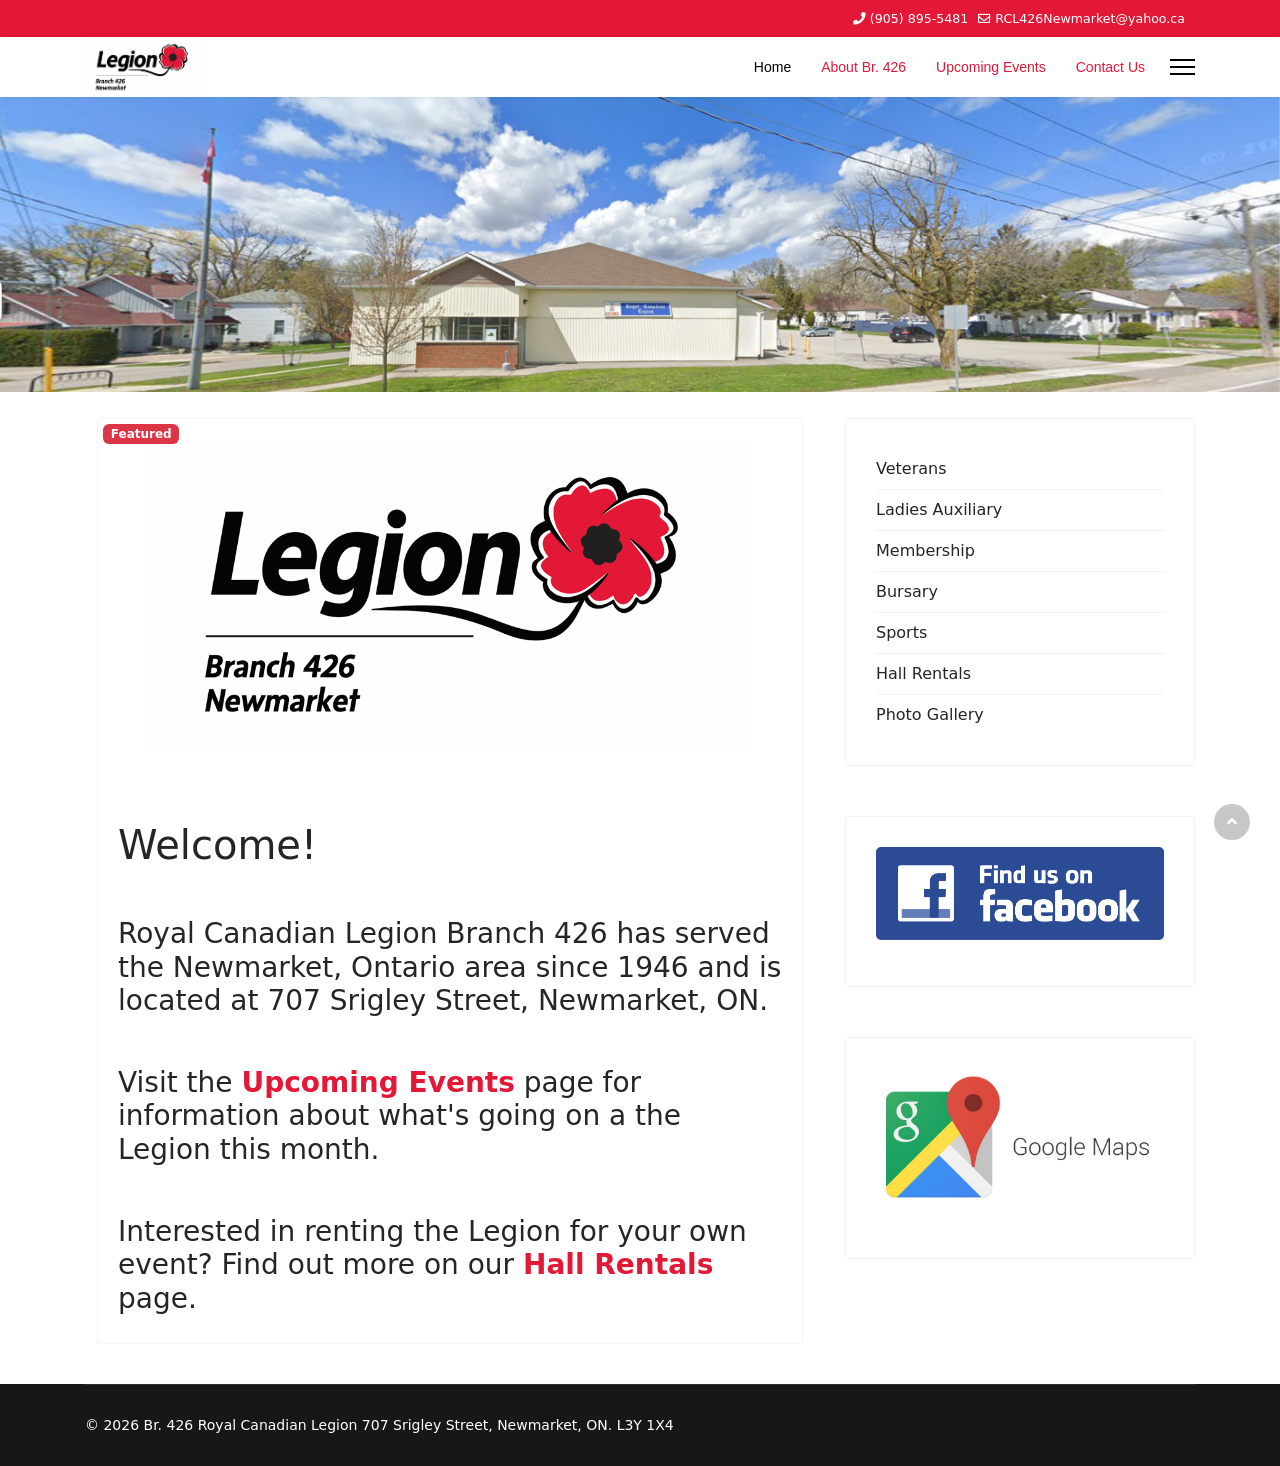
==== index.html @ 3ed4e2cf "Initial commit: static copy of legionnewmarket.ca Complete static site with all pages, assets, CSS, " ====
<!doctype html>
<html lang="en-gb" dir="ltr">
	<head>
		
		<meta name="viewport" content="width=device-width, initial-scale=1, shrink-to-fit=no">
		<meta charset="utf-8">
	<meta name="generator" content="Helix Ultimate - The Most Popular Joomla! Template Framework.">
	<title>Br 426 Royal Canadian Legion</title>
	<link href="./" rel="alternate" type="application/rss+xml" title="Br 426 Royal Canadian Legion">
	<link href="./" rel="alternate" type="application/atom+xml" title="Br 426 Royal Canadian Legion">
	<link href="images/favicon.ico" rel="icon" type="image/vnd.microsoft.icon">
<link href="media/vendor/joomla-custom-elements/css/joomla-alert.min.css" rel="stylesheet" />
	<link href="templates/shaper_helixultimate/css/bootstrap.min.css" rel="stylesheet" />
	<link href="plugins/system/helixultimate/assets/css/system-j4.min.css" rel="stylesheet" />
	<link href="media/system/css/joomla-fontawesome.min.css" rel="stylesheet" />
	<link href="templates/shaper_helixultimate/css/template.css" rel="stylesheet" />
	<link href="templates/shaper_helixultimate/css/presets/preset8.css" rel="stylesheet" />
	<style>.com-content #sp-main-body { padding: 10px 0; }</style>
	<style>.sp-megamenu-parent > li > a, .sp-megamenu-parent > li > span, .sp-megamenu-parent .sp-dropdown li.sp-menu-item > a{font-family: 'Arial', sans-serif;text-decoration: none;}
</style>
	<style>.menu.nav-pills > li > a, .menu.nav-pills > li > span, .menu.nav-pills .sp-dropdown li.sp-menu-item > a{font-family: 'Arial', sans-serif;text-decoration: none;}
</style>
	<style>.logo-image {height:60px;}.logo-image-phone {height:60px;}</style>
	<style>@media(max-width: 992px) {.logo-image {height: 36px;}.logo-image-phone {height: 36px;}}</style>
	<style>@media(max-width: 576px) {.logo-image {height: 36px;}.logo-image-phone {height: 36px;}}</style>
<script src="media/vendor/jquery/js/jquery.min.js"></script>
	<script src="media/legacy/js/jquery-noconflict.min.js"></script>
	<script type="application/json" class="joomla-script-options new">{"data":{"breakpoints":{"tablet":991,"mobile":480},"header":{"stickyOffset":"100"}},"joomla.jtext":{"ERROR":"Error","MESSAGE":"Message","NOTICE":"Notice","WARNING":"Warning","JCLOSE":"Close","JOK":"OK","JOPEN":"Open"},"system.paths":{"root":"","rootFull":"/","base":"","baseFull":"/"},"csrf.token":"d9693a16bd0b16e7f55d4e455a08105e"}</script>
	<script src="media/system/js/core.min.js"></script>
	<script src="media/vendor/bootstrap/js/bootstrap-es5.min.js" nomodule defer></script>
	<script src="media/system/js/showon-es5.min.js" defer nomodule></script>
	<script src="media/system/js/messages-es5.min.js" nomodule defer></script>
	<script src="media/vendor/bootstrap/js/alert.min.js" type="module"></script>
	<script src="media/vendor/bootstrap/js/button.min.js" type="module"></script>
	<script src="media/vendor/bootstrap/js/carousel.min.js" type="module"></script>
	<script src="media/vendor/bootstrap/js/collapse.min.js" type="module"></script>
	<script src="media/vendor/bootstrap/js/dropdown.min.js" type="module"></script>
	<script src="media/vendor/bootstrap/js/modal.min.js" type="module"></script>
	<script src="media/vendor/bootstrap/js/offcanvas.min.js" type="module"></script>
	<script src="media/vendor/bootstrap/js/popover.min.js" type="module"></script>
	<script src="media/vendor/bootstrap/js/scrollspy.min.js" type="module"></script>
	<script src="media/vendor/bootstrap/js/tab.min.js" type="module"></script>
	<script src="media/vendor/bootstrap/js/toast.min.js" type="module"></script>
	<script src="media/system/js/showon.min.js" type="module"></script>
	<script src="media/system/js/messages.min.js" type="module"></script>
	<script src="templates/shaper_helixultimate/js/main.js"></script>
	<script>template="shaper_helixultimate";</script>
			</head>
	<body class="site helix-ultimate hu com_content com-content view-featured layout-default task-none itemid-101 en-gb ltr sticky-header layout-fluid offcanvas-init offcanvs-position-right">

		
		
		<div class="body-wrapper">
			<div class="body-innerwrapper">
				
	<div class="sticky-header-placeholder"></div>
<div id="sp-top-bar">
	<div class="container">
		<div class="container-inner">
			<div class="row">
				<div id="sp-top1" class="col-lg-6">
					<div class="sp-column text-center text-lg-start">
																			
												
					</div>
				</div>

				<div id="sp-top2" class="col-lg-6">
					<div class="sp-column text-center text-lg-end">
						
													<ul class="sp-contact-info"><li class="sp-contact-phone"><span class="fas fa-phone" aria-hidden="true"></span> <a href="tel:9058955481">(905) 895-5481</a></li><li class="sp-contact-email"><span class="far fa-envelope" aria-hidden="true"></span> <a href="mailto:RCL426Newmarket@yahoo.ca">RCL426Newmarket@yahoo.ca</a></li></ul>												
					</div>
				</div>
			</div>
		</div>
	</div>
</div>

<header id="sp-header">
	<div class="container">
		<div class="container-inner">
			<div class="row">
				<!-- Logo -->
				<div id="sp-logo" class="col-auto">
					<div class="sp-column">
						<div class="logo"><a href="./">
				<img class='logo-image  d-none d-lg-inline-block'
					srcset='images/426legion.png 1x, images/426legion.png 2x'
					src='images/426legion.png'
					height='60px'
					alt='Br. 426 Royal Canadian Legion'
				/>
				<img class="logo-image-phone d-inline-block d-lg-none" src="images/426legion.png" alt="Br. 426 Royal Canadian Legion" /></a></div>						
					</div>
				</div>

				<!-- Menu -->
				<div id="sp-menu" class="col-auto flex-auto">
					<div class="sp-column d-flex justify-content-end align-items-center">
						<nav class="sp-megamenu-wrapper d-flex" role="navigation"><ul class="sp-megamenu-parent menu-animation-fade-up d-none d-lg-block"><li class="sp-menu-item current-item active"><a aria-current="page"  href="./"  >Home</a></li><li class="sp-menu-item"><a   href="index.php/about-br-426/"  >About Br. 426</a></li><li class="sp-menu-item"><a   href="index.php/upcoming-events/"  >Upcoming Events</a></li><li class="sp-menu-item"><a   href="index.php/contact-us/"  >Contact Us</a></li></ul><a id="offcanvas-toggler" aria-label="Menu" class="offcanvas-toggler-right" href="#"><div class="burger-icon" aria-hidden="true"><span></span><span></span><span></span></div></a></nav>						

						<!-- Related Modules -->
						<div class="d-none d-lg-flex header-modules align-items-center">
							
													</div>

						<!-- if offcanvas position right -->
													<a id="offcanvas-toggler"  aria-label="Menu" title="Menu"  class="mega_offcanvas offcanvas-toggler-secondary offcanvas-toggler-right d-flex align-items-center" href="#">
							<div class="burger-icon"><span></span><span></span><span></span></div>
							</a>
											</div>
				</div>
			</div>
		</div>
	</div>
</header>
				
<section id="sp-section-1" >

				
	
<div class="row">
	<div id="sp-title" class="col-lg-12 "><div class="sp-column "><div class="sp-module "><div class="sp-module-content">
<div id="mod-custom111" class="mod-custom custom">
    <p><img src="images/Screenshot%202023-12-27%20at%2010.05.42%20PM.png" width="2838" height="654" loading="lazy" data-path="local-images:/Screenshot 2023-12-27 at 10.05.42 PM.png" /></p></div>
</div></div></div></div></div>
				
	</section>

<section id="sp-main-body" >

										<div class="container">
					<div class="container-inner">
						
	
<div class="row">
	
<main id="sp-component" class="col-lg-8 ">
	<div class="sp-column ">
		<div id="system-message-container" aria-live="polite">
	</div>


		
		<div class="container-fluid blog-featured" itemscope itemtype="https://schema.org/Blog">

<div class="article-list">
	<div class="items-leading">
					<div class="leading-0">
				<div class="article"
					itemprop="blogPost" itemscope itemtype="https://schema.org/BlogPosting">
					
	
			<!-- Featured Tag -->
	<span class="badge bg-danger featured-article-badge">Featured</span>

<div class="articleBody">
	
	

		
		
	
		
	<p><img style="display: block; margin-left: auto; margin-right: auto;" src="images/426legion.png" width="603" height="310" loading="lazy" data-path="local-images:/426legion.png" /></p>
<h1> </h1>
<h1>Welcome! </h1>
<p> </p>
<h3>Royal Canadian Legion Branch 426 has served the Newmarket, Ontario area since 1946 and is located at 707 Srigley Street, Newmarket, ON.</h3>
<p> </p>
<h3>Visit the <strong><a href="index.php/upcoming-events/">Upcoming Events</a></strong> page for information about what's going on a the Legion this month.</h3>
<p> </p>
<h3>Interested in renting the Legion for your own event? Find out more on our <strong><a href="index.php/hall-rentals/">Hall Rentals</a></strong> page. </h3>
	
	
	</div>

				</div>
			</div>
						</div>
</div>



</div>


			</div>
</main>
<aside id="sp-right" class="col-lg-4 "><div class="sp-column "><div class="sp-module "><div class="sp-module-content"><ul class="menu">
<li class="item-105"><a href="index.php/veterans/" >Veterans</a></li><li class="item-106"><a href="index.php/ladies-auxiliary/" >Ladies Auxiliary</a></li><li class="item-107"><a href="index.php/membership/" >Membership</a></li><li class="item-110"><a href="index.php/bursary/" >Bursary</a></li><li class="item-111"><a href="index.php/sports/" >Sports</a></li><li class="item-108"><a href="index.php/hall-rentals/" >Hall Rentals</a></li><li class="item-109"><a href="index.php/photo-gallery/" >Photo Gallery</a></li></ul>
</div></div><div class="sp-module "><div class="sp-module-content">
<div id="mod-custom113" class="mod-custom custom">
    <p><a href="https://www.facebook.com/royalcanadianlegion426" target="_blank" rel="noopener"><img src="images/Facebook.png" width="503" height="162" loading="lazy" data-path="local-images:/Facebook.png" /></a></p></div>
</div></div><div class="sp-module "><div class="sp-module-content">
<div id="mod-custom123" class="mod-custom custom">
    <p><a href="https://www.google.com/maps?rlz=1C5CHFA_enCA847CA847&amp;gs_lcrp=EgZjaHJvbWUqDAgAECMYJxiABBiKBTIMCAAQIxgnGIAEGIoFMhAIARAuGK8BGMcBGIAEGI4FMgcIAhAAGIAEMgcIAxAAGIAEMgcIBBAAGIAEMgYIBRBFGDwyBggGEEUYPDIGCAcQRRg80gEIMTcwMGowajeoAgCwAgA&amp;um=1&amp;ie=UTF-8&amp;fb=1&amp;gl=ca&amp;sa=X&amp;geocode=KfPIV1lz0iqIMcwOTMn-Z7oF&amp;daddr=707+Srigley+St,+Newmarket,+ON+L3Y+1X4" target="_blank" rel="noopener"><img src="images/Google-Maps.jpg" width="392" height="197" loading="lazy" data-path="local-images:/Google-Maps.jpg" /></a></p></div>
</div></div></div></aside></div>
											</div>
				</div>
						
	</section>

<footer id="sp-footer" >

						<div class="container">
				<div class="container-inner">
			
	
<div class="row">
	<div id="sp-footer1" class="col-lg-12 "><div class="sp-column "><span class="sp-copyright">© 2026 Br. 426 Royal Canadian Legion
707 Srigley Street, Newmarket, ON. L3Y 1X4</span></div></div></div>
							</div>
			</div>
			
	</footer>
			</div>
		</div>

		<!-- Off Canvas Menu -->
		<div class="offcanvas-overlay"></div>
		<!-- Rendering the offcanvas style -->
		<!-- If canvas style selected then render the style -->
		<!-- otherwise (for old templates) attach the offcanvas module position -->
					<div class="offcanvas-menu">
	<div class="d-flex align-items-center p-3 pt-4">
				<a href="#" class="close-offcanvas" aria-label="Close Off-canvas">
			<div class="burger-icon">
				<span></span>
				<span></span>
				<span></span>
			</div>
		</a>
	</div>
	
	<div class="offcanvas-inner">
		<div class="d-flex header-modules mb-3">
			
					</div>
		
					<div class="sp-module "><div class="sp-module-content"><ul class="menu">
<li class="item-101 default current active"><a href="./" >Home</a></li><li class="item-102"><a href="index.php/about-br-426/" >About Br. 426</a></li><li class="item-103"><a href="index.php/upcoming-events/" >Upcoming Events</a></li><li class="item-104"><a href="index.php/contact-us/" >Contact Us</a></li></ul>
</div></div><div class="sp-module "><div class="sp-module-content"><ul class="menu">
<li class="item-105"><a href="index.php/veterans/" >Veterans</a></li><li class="item-106"><a href="index.php/ladies-auxiliary/" >Ladies Auxiliary</a></li><li class="item-107"><a href="index.php/membership/" >Membership</a></li><li class="item-110"><a href="index.php/bursary/" >Bursary</a></li><li class="item-111"><a href="index.php/sports/" >Sports</a></li><li class="item-108"><a href="index.php/hall-rentals/" >Hall Rentals</a></li><li class="item-109"><a href="index.php/photo-gallery/" >Photo Gallery</a></li></ul>
</div></div>
		
		
		
		
				
		<!-- custom module position -->
		
	</div>
</div>				

		
		

		<!-- Go to top -->
					<a href="#" class="sp-scroll-up" aria-label="Scroll Up"><span class="fas fa-angle-up" aria-hidden="true"></span></a>
					</body>
</html>
---- media/vendor/joomla-custom-elements/css/joomla-alert.min.css ----
joomla-alert{--jui-alert-min-width:250px;--jui-alert-padding:.5rem 1.25rem;--jui-alert-margin:0 0 1rem 0;--jui-alert-border:1px solid transparent;--jui-alert-border-radius:.25rem;--jui-alert-animation-duration:.5s;--jui-alert-animation-timing-function:ease-in-out;--jui-alert-button-color-dark:#000;--jui-alert-button-color-light:#fff;--jui-alert-success-color:#234423;--jui-alert-success-background-color:#d9e6d9;--jui-alert-success-border-color:#cadcca;--jui-alert-success-link-color:#122212;--jui-alert-info-color:#0c5460;--jui-alert-info-background-color:#d1ecf1;--jui-alert-info-border-color:#bee5eb;--jui-alert-info-link-color:#062c33;--jui-alert-warning-color:#7d5a29;--jui-alert-warning-background-color:#fcefdc;--jui-alert-warning-border-color:#fbe8cd;--jui-alert-warning-link-color:#573e1c;--jui-alert-danger-color:#712b29;--jui-alert-danger-background-color:#f7dddc;--jui-alert-danger-border-color:#f4cfce;--jui-alert-danger-link-color:#4c1d1b;-webkit-animation-duration:var(--jui-alert-animation-duration,.5s);animation-duration:var(--jui-alert-animation-duration,.5s);-webkit-animation-timing-function:var(--jui-alert-animation-timing-function,ease-in-out);animation-timing-function:var(--jui-alert-animation-timing-function,ease-in-out);border:var(--jui-alert-border,1px solid transparent);border-radius:var(--jui-alert-border-radius,.25rem);display:block;margin:var(--jui-alert-margin,0 0 1rem 0);min-width:var(--jui-alert-min-width,250px);padding:var(--jui-alert-padding,.5rem 1.25rem)}joomla-alert .joomla-alert--close{background:transparent;border:0;color:var(--jui-alert-button-color-dark,#000);float:right;font-size:1.5rem;font-weight:700;line-height:1;opacity:.5;padding:.2rem 1rem;position:relative;right:-1.25rem;text-shadow:0 1px 0 var(--jui-alert-button-color-light,#fff);top:-.5rem}joomla-alert .joomla-alert--close:focus,joomla-alert .joomla-alert--close:hover{color:var(--jui-alert-button-color-dark,#000);cursor:pointer;opacity:.75;text-decoration:none}joomla-alert[type=success]{background-color:var(--jui-alert-success-background-color,#d9e6d9);border-color:var(--jui-alert-success-border-color,#cadcca);color:var(--jui-alert-success-color,#234423)}joomla-alert[type=success] hr{border-top-color:var(--jui-alert-success-border-color,#cadcca)}joomla-alert[type=success] .alert-link{color:var(--jui-alert-success-link-color,#122212)}joomla-alert[type=info]{background-color:var(--jui-alert-info-background-color,#d1ecf1);border-color:var(--jui-alert-info-border-color,#bee5eb);color:var(--jui-alert-info-color,#0c5460)}joomla-alert[type=info] hr{border-top-color:var(--jui-alert-info-border-color,#bee5eb)}joomla-alert[type=info] .alert-link{color:var(--jui-alert-info-link-color,#062c33)}joomla-alert[type=warning]{background-color:var(--jui-alert-warning-background-color,#fcefdc);border-color:var(--jui-alert-warning-border-color,#fbe8cd);color:var(--jui-alert-warning-color,#7d5a29)}joomla-alert[type=warning] hr{border-top-color:var(--jui-alert-warning-border-color,#fbe8cd)}joomla-alert[type=warning] .alert-link{color:var(--jui-alert-warning-link-color,#573e1c)}joomla-alert[type=danger]{background-color:var(--jui-alert-danger-background-color,#f7dddc);border-color:var(--jui-alert-danger-border-color,#f4cfce);color:var(--jui-alert-danger-color,#712b29)}joomla-alert[type=danger] hr{border-top-color:var(--jui-alert-danger-border-color,#f4cfce)}joomla-alert[type=danger] .alert-link{color:var(--jui-alert-danger-link-color,#4c1d1b)}html[dir=rtl] joomla-alert .joomla-alert--close,html[dir=rtl] joomla-alert .joomla-alert-button--close{float:left;left:-1.25rem;right:auto}@-webkit-keyframes joomla-alert-fade-in{0%{opacity:0}}@keyframes joomla-alert-fade-in{0%{opacity:0}}@-webkit-keyframes joomla-alert-fade-out{0%{opacity:1}to{opacity:0}}@keyframes joomla-alert-fade-out{0%{opacity:1}to{opacity:0}}@media (prefers-reduced-motion:reduce){joomla-alert{-webkit-animation-duration:1ms!important;animation-duration:1ms!important}}
---- plugins/system/helixultimate/assets/css/system-j4.min.css ----
:root{--hue:214;--template-bg-light:#f0f4fb;--template-text-dark:#495057;--template-text-light:#fff;--template-link-color:#2a69b8;--template-special-color:#001b4c}.hidden{display:none!important}body.com-media{padding:15px}.media-breadcrumb-item::after{border-inline-start-color:#fff}.js-stools-container-bar{padding:10px 20px}.js-stools-container-bar .btn-toolbar{justify-content:flex-end}.js-stools-container-bar .btn-toolbar>*{margin:4px 0;margin-inline-end:8px}.js-stools-container-bar .btn-toolbar .js-stools-btn-clear{background-color:#1e95cc;border:0}.js-stools-container-bar .ordering-select{display:flex}.js-stools-container-filters{display:none;padding:0 20px;margin-bottom:20px}.js-stools-container-filters-visible{display:grid;grid-gap:8px;grid-template-columns:repeat(auto-fill,minmax(220px,1fr));padding:10px;background-color:#fff}.js-stools-container-filters>*{margin:4px 0;margin-inline-end:8px}.js-stools-field-list+.js-stools-field-list{margin-inline-start:8px}[role=tooltip]:not(.show){right:5em;z-index:9999;display:none;max-width:100%;padding:.5em;margin:.5em;color:#000;text-align:start;background:#fff;border:1px solid #e5e5e5;border-radius:4px;box-shadow:0 0 .5rem rgba(0,0,0,.8)}[role=tooltip]:not(.show)[id^=editarticle-]{right:auto;margin-inline-start:-10em}[role=tooltip]:not(.show)[id^=editcontact-]{right:auto;margin-inline-start:-10em}:focus+[role=tooltip],:hover+[role=tooltip]{position:absolute;display:block}.subhead{position:sticky;top:0;right:0;left:0;z-index:1000;width:auto;min-height:43px;padding:8px 1rem;color:#0c192e;background:#fff;background-image:linear-gradient(var(--toolbar-bg),var(--template-bg-dark-3));box-shadow:0 2px 10px -8px var(--template-bg-dark-50)}.subhead .row{margin-right:0;margin-left:0}.subhead.noshadow{box-shadow:none}.subhead .btn-group,.subhead joomla-toolbar-button{margin-inline-start:.75rem}.subhead .btn-group:first-child,.subhead joomla-toolbar-button:first-child{margin-inline-start:0}.subhead joomla-toolbar-button .btn>span,.subhead joomla-toolbar-button .dropdown-item>span{margin-inline-end:.5rem;width:1.25em;text-align:center}.subhead .btn{--subhead-btn-accent:var(--template-text-dark);padding:0 1rem;margin:5px 0;font-size:1rem;line-height:2.45rem;color:var(--template-text-dark);background:#fff;border-color:#adb5bd}.subhead .btn>span{display:inline-block;color:var(--subhead-btn-accent)}.subhead .btn:not([disabled]):active,.subhead .btn:not([disabled]):focus,.subhead .btn:not([disabled]):hover{color:rgba(255,255,255,.9);background-color:var(--subhead-btn-accent);border-color:var(--subhead-btn-accent)}.subhead .btn:not([disabled]):active>span,.subhead .btn:not([disabled]):focus>span,.subhead .btn:not([disabled]):hover>span{color:rgba(255,255,255,.9)}.subhead .btn.btn-success{--subhead-btn-accent:#198754}.subhead .btn.btn-danger{--subhead-btn-accent:#dc3545}.subhead .btn.btn-primary{--subhead-btn-accent:var(--template-link-color)}.subhead .btn.btn-secondary{--subhead-btn-accent:var(--template-special-color)}.subhead .btn.btn-info{--subhead-btn-accent:var(--template-bg-dark)}.subhead .btn.btn-action{--subhead-btn-accent:var(--template-bg-dark);display:flex;align-items:center}.subhead .btn.btn-action::after{width:2.375rem;font-family:'Font Awesome 5 Free';font-weight:900;content:'\f078';border:0}.subhead .btn.dropdown-toggle[disabled],.subhead .btn[disabled]{--subhead-btn-accent:var(--template-bg-dark);background:rgba(222,226,230,.8);opacity:.5}.subhead .btn.dropdown-toggle[disabled]:active,.subhead .btn.dropdown-toggle[disabled]:focus,.subhead .btn.dropdown-toggle[disabled]:hover,.subhead .btn[disabled]:active,.subhead .btn[disabled]:focus,.subhead .btn[disabled]:hover{cursor:not-allowed}.subhead .dropdown-toggle.btn{padding-inline-end:0}.subhead .btn-group:not(:last-child)>.dropdown-toggle-split{order:1;margin-inline-start:-5px}[dir=ltr] .subhead .btn-group:not(:last-child)>.dropdown-toggle-split{border-radius:0 5px 5px 0}[dir=rtl] .subhead .btn-group:not(:last-child)>.dropdown-toggle-split{border-radius:5px 0 0 5px}.subhead .btn-group joomla-toolbar-button,.subhead .dropdown-menu joomla-toolbar-button{margin-inline-start:0}.contentpane .subhead{margin:-15px -15px 0;background-image:none;border-bottom:1px solid var(--template-bg-dark-7)}@media (min-width:576px) and (max-width:767.98px){joomla-tab[view=accordion] .col-md-3,joomla-tab[view=accordion] .col-md-9{padding:.5rem 1rem!important}#myTab{margin-top:1rem;margin-bottom:1.5rem}joomla-tab[view=accordion] ul li{width:100%}.toggler-toolbar{top:0;bottom:auto;z-index:1030;padding:7px 10px;margin:5px;background-color:var(--template-bg-dark);border-radius:30px}.toggler-toolbar .toggler-toolbar-icon::before{font:normal normal 900 28px/1 'Font Awesome 5 Free';color:var(--toggle-color);content:'\f00d'}.toggler-toolbar.collapsed .toggler-toolbar-icon::before{content:'\f085'}.subhead{padding-right:0;padding-left:0}.subhead .btn,.subhead .btn-group,.subhead joomla-toolbar-button{width:100%;margin-left:0;text-align:left}.subhead .btn-toolbar>.btn-group,.subhead .btn-toolbar>joomla-toolbar-button{margin-left:0}.subhead .btn.btn-action::after{text-align:center;margin-inline-start:auto}.subhead .dropdown-toggle-split{width:auto}}
---- templates/shaper_helixultimate/css/template.css ----
@charset "UTF-8";
:root{--header_height: $header_height}body{text-rendering:auto;-webkit-font-smoothing:antialiased;-moz-osx-font-smoothing:grayscale}body.helix-ultimate-preloader{overflow:hidden}body.helix-ultimate-preloader:before{content:" ";position:fixed;top:0;left:0;width:100%;height:100%;z-index:99998;background:rgba(255, 255, 255, 0.9)}body.helix-ultimate-preloader:after{content:"";font-family:"FontAwesome";font-size:36px;position:fixed;top:50%;left:50%;margin-top:-24px;margin-left:-24px;width:48px;height:48px;line-break:48px;text-align:center;color:#007bff;-webkit-animation:fa-spin 2s infinite linear;animation:fa-spin 2s infinite linear;z-index:99999}a{transition:color 400ms, background-color 400ms}a,a:hover,a:focus,a:active{text-decoration:none}label{font-weight:normal}legend{padding-bottom:10px}img{display:block;max-width:100%;height:auto}.row{--bs-gutter-x: 1.875rem}.container{padding-left:15px;padding-right:15px}.element-invisible{position:absolute;padding:0;margin:0;border:0;height:1px;width:1px;overflow:hidden}#sp-top-bar{padding:8px 0;font-size:0.875rem}#sp-top-bar .sp-module{display:inline-block;margin:0 0 0 1.25rem}ul.social-icons{list-style:none;padding:0;margin:0;display:inline-block}ul.social-icons>li{display:inline-block;line-height:1.5}ul.social-icons>li:not(:last-child){margin-right:20px}.flex-auto{flex:auto}#sp-menu.menu-with-social .sp-megamenu-wrapper{flex:auto;justify-content:space-between;display:flex;align-items:center}#sp-menu>.sp-column{height:100%}#sp-menu .social-wrap{position:relative;padding-left:60px}#sp-menu .social-wrap:after{content:"";margin-top:10px;margin-bottom:10px;position:absolute;width:2px;height:calc(var(--header_height) - 20px);left:30px;background-color:rgba(80, 80, 80, 0.2)}#sp-menu ul.social-icons>li:not(:last-child){margin-right:20px}#sp-menu ul.social-icons a{color:#9c9c9c}#sp-menu .social-wrap.no-border ul.social-icons{border-left:none;padding-left:0px}#sp-menu.menu-center .sp-megamenu-wrapper{justify-content:center}.menu-flex .sp-megamenu-wrapper{display:flex;justify-content:flex-end}#menu-right .sp-module:first-child{border-right:2px solid rgba(80, 80, 80, 0.2);padding-right:30px}.header-has-modules #offcanvas-toggler{margin-right:20px;margin-left:0}.sp-module-content .mod-languages ul.lang-inline{margin:0;padding:0}.sp-module-content .mod-languages ul.lang-inline li{border:none;display:inline-block;margin:0 5px 0 0}.sp-module-content .mod-languages ul.lang-inline li a{padding:0 !important}.sp-module-content .mod-languages ul.lang-inline li>a:before{display:none}.sp-module-content .mod-languages img{display:inline-block;border:none}.sp-module-content .latestnews>li>a>span{display:block;margin-top:5px;font-size:85%}div.mod-languages ul li.lang-active{background-color:#82828280 !important;padding:0px 5px 3px;border-radius:3px}.sp-contact-info{list-style:none;padding:0;margin:0px}.sp-contact-info li{display:inline-block;margin:0px 10px 0px 0px;font-size:90%;white-space:nowrap}.sp-contact-info li i{margin:0 3px}#sp-header{height:60px;width:100%;position:relative;z-index:99;box-shadow:0 0 4px 0 rgba(0, 0, 0, 0.1);animation:spFadeIn 0.5s}#sp-header #offcanvas-toggler.offcanvas,#sp-header #offcanvas-toggler.mega{display:none !important}#sp-header.full-header-left #offcanvas-toggler.offcanvas,#sp-header.full-header-center #offcanvas-toggler.offcanvas,#sp-header.header-with-modal-menu #offcanvas-toggler.offcanvas,#sp-header.lg-header #offcanvas-toggler.offcanvas,#sp-header.header-with-social #offcanvas-toggler.offcanvas{display:flex !important}#sp-header.full-header-left .menu-with-offcanvas #offcanvas-toggler,#sp-header.full-header-center .menu-with-offcanvas #offcanvas-toggler,#sp-header.header-with-modal-menu .menu-with-offcanvas #offcanvas-toggler,#sp-header.lg-header .menu-with-offcanvas #offcanvas-toggler,#sp-header.header-with-social .menu-with-offcanvas #offcanvas-toggler{display:none !important}#sp-header.full-header{padding-left:45px;padding-right:45px}#sp-header.lg-header{box-shadow:0 2px 3px rgba(0, 0, 0, 0.1)}#sp-header.lg-header .logo{height:auto}#sp-header.lg-header #offcanvas-toggler{margin-right:20px;margin-left:0px}#sp-header.lg-header #offcanvas-toggler.offcanvas-toggler-right.offcanvas{display:none !important}#sp-header.lg-header .sp-column{height:100%}#sp-header.lg-header #sp-logo #offcanvas-toggler{display:none}#sp-header.header-with-modal-menu{color:#e31736}#sp-header.header-with-modal-menu a{color:rgba(227, 23, 54, 0.6)}#sp-header.header-with-modal-menu a:hover,#sp-header.header-with-modal-menu a:focus{color:#e31736}#sp-header.header-with-modal-menu .sp-contact-info>li{margin-right:15px;opacity:0.7;transition:0.3s}#sp-header.header-with-modal-menu .sp-contact-info>li:hover,#sp-header.header-with-modal-menu .sp-contact-info>li:focus{opacity:1}#sp-header.header-with-modal-menu .sp-contact-info>li>span{margin-right:5px}#sp-header.header-with-modal-menu #offcanvas-toggler{display:none !important}#sp-header.header-with-modal-menu.center-layout .modules-wrapper{height:auto;border:none;padding:0px;max-width:730px;margin:0 auto}#sp-header.header-with-modal-menu.center-layout #modal-menu .modal-menu-inner>.container{align-items:flex-start;padding:170px 0 0}#sp-header.header-with-modal-menu.center-layout #modal-menu .search{margin-bottom:80px}#sp-header.header-with-modal-menu.center-layout #modal-menu .search form:after{font-size:16px}#sp-header.header-with-modal-menu.center-layout #modal-menu .search form:hover:after{display:none}#sp-header.header-with-modal-menu.center-layout #modal-menu .search form input{background:transparent;border-bottom:2px solid rgba(32, 31, 31, 0.1);font-size:26px;padding:7px;border-radius:0px}#sp-header.header-with-modal-menu.center-layout #modal-menu .search form input::placeholder{color:rgba(32, 31, 31, 0.4)}#sp-header.header-with-modal-menu.center-layout #modal-menu .search form input:focus,#sp-header.header-with-modal-menu.center-layout #modal-menu .search form input:active,#sp-header.header-with-modal-menu.center-layout #modal-menu .search form input:active:focus{box-shadow:none;border-bottom:2px solid rgba(32, 31, 31, 0.7)}#sp-header.header-with-modal-menu.center-layout .sp-megamenu-wrapper{justify-content:center}#sp-header.header-with-modal-menu.center-layout .sp-megamenu-wrapper ul.sp-megamenu-parent{flex-direction:row}#sp-header.header-with-modal-menu.center-layout .sp-megamenu-wrapper .sp-megamenu-parent>li>a,#sp-header.header-with-modal-menu.center-layout .sp-megamenu-wrapper .sp-megamenu-parent>li>span{padding:0}#sp-header.header-with-modal-menu.center-layout .sp-megamenu-wrapper .sp-megamenu-parent>li>a:after,#sp-header.header-with-modal-menu.center-layout .sp-megamenu-wrapper .sp-megamenu-parent>li>span:after{top:100%;width:2px;height:20px;left:50%;transform:translateX(-50%);margin:10px 0 0 0}#sp-header.header-with-modal-menu.center-layout .sp-megamenu-wrapper .sp-megamenu-parent>li.sp-has-child:hover>a:after,#sp-header.header-with-modal-menu.center-layout .sp-megamenu-wrapper .sp-megamenu-parent>li.sp-has-child:hover>span:after{height:30px}#sp-header.header-with-modal-menu.center-layout .sp-megamenu-wrapper .sp-megamenu-parent>li.sp-has-child>.sp-dropdown{animation:spFadeIn 0.5s}#sp-header.header-with-modal-menu.center-layout .sp-megamenu-wrapper .sp-megamenu-parent>li:not(:last-child)>a,#sp-header.header-with-modal-menu.center-layout .sp-megamenu-wrapper .sp-megamenu-parent>li:not(:last-child)>span{margin-right:70px}#sp-header.header-with-modal-menu.center-layout .sp-megamenu-wrapper .sp-megamenu-parent>li>.sp-dropdown.sp-dropdown-main{top:100%;padding-top:50px;padding-left:0;left:auto !important;right:0px;transition:0.35s}#sp-header.header-with-modal-menu.center-layout .sp-megamenu-wrapper .sp-megamenu-parent>li>.sp-dropdown.sp-dropdown-main li.sp-menu-item>a,#sp-header.header-with-modal-menu.center-layout .sp-megamenu-wrapper .sp-megamenu-parent>li>.sp-dropdown.sp-dropdown-main li.sp-menu-item>span{padding:6px 0}#sp-header.header-with-modal-menu.classic-layout .modal-menu-inner>div{flex-direction:column;align-items:flex-start;padding:40px 0}#sp-header.header-with-modal-menu.classic-layout .modal-menu-inner>div .sp-megamenu-wrapper{height:100%;align-items:center}#sp-header.header-with-modal-menu.classic-layout .modal-menu-inner>div .social-icons{margin-top:auto;margin-bottom:0px;width:100%;border-top:2px solid rgba(32, 31, 31, 0.1);padding-top:20px;font-size:12px}#sp-header .logo{height:60px;display:inline-flex;margin:0;align-items:center}#sp-header .logo a{font-size:24px;line-height:1;margin:0;padding:0}#sp-header .logo p{margin:5px 0 0}#sp-header.header-sticky{position:fixed;z-index:9999;top:0;left:0;width:100%;animation:spFadeInDown 0.5s}#sp-header .sp-module{margin-left:20px}#sp-header nav.sp-megamenu-wrapper #offcanvas-toggler{display:none}#sp-header-topbar{position:relative;z-index:111}#sp-header-topbar .sp-profile-wrapper .sp-sign-in .user-text{display:none !important}#sp-header-topbar #sp-logo #offcanvas-toggler{display:none !important}#sp-header-topbar .container-inner{border-bottom:1px solid #e5e5e5}#sp-header-topbar .container-inner>.row{min-height:60px}#sp-header-topbar a{color:#909196}#sp-header-topbar a:hover{color:#e31736}#sp-header-topbar .sp-contact-info{color:#909196}.header-modules{margin-left:20px}.header-modules .sp-module{margin-left:20px}.header-modules .search{position:relative}.header-modules .search form:after{content:"";font-family:"Font Awesome 5 Free";font-weight:900;position:absolute;top:0;font-size:12px;line-height:32px;right:10px}.header-modules .search form input{background:#efeff0;border:none;height:32px;font-size:15px;border-radius:3px;padding:5px 10px}.burger-icon{width:25px;cursor:pointer}.burger-icon>span{display:block;height:2px;background-color:#000000;margin:5px 0;transition:background-color 0.3s ease-in, opacity 0.3s ease-in, transform 0.3s ease-in}.offcanvas-active .burger-icon>span,#modal-menu-toggler.active .burger-icon>span{background-color:#000000}.offcanvas-active .burger-icon>span:nth-child(1),#modal-menu-toggler.active .burger-icon>span:nth-child(1){transform:translate(0, 8px) rotate(-45deg)}.offcanvas-active .burger-icon>span:nth-child(2),#modal-menu-toggler.active .burger-icon>span:nth-child(2){opacity:0}.offcanvas-active .burger-icon>span:nth-child(3),#modal-menu-toggler.active .burger-icon>span:nth-child(3){transform:translate(0, -5px) rotate(45deg)}.offcanvas-active .close-offcanvas .burger-icon>span{transition-delay:0.2s}body.modal-menu-active{overflow-y:hidden}#modal-menu{background:#f9f9f9;position:fixed !important;top:60px;left:0;right:0;transition:0.5s;bottom:120%;overflow:hidden;display:flex;z-index:10}#modal-menu.has-bg{background-image:url(../images/menu-bg.jpg);background-repeat:no-repeat;background-size:cover;background-position:center center}#modal-menu.active{bottom:0}#modal-menu .sp-megamenu-parent>li>a,#modal-menu .sp-megamenu-parent>li>span{display:block}#modal-menu .sp-megamenu-parent>li>a:after,#modal-menu .sp-megamenu-parent>li>span:after{transition:0.3s}#modal-menu .sp-megamenu-parent>li:hover>a,#modal-menu .sp-megamenu-parent>li:hover>span,#modal-menu .sp-megamenu-parent>li.active>a,#modal-menu .sp-megamenu-parent>li.active>span{color:#e31736}#modal-menu .sp-megamenu-parent>li:hover>a:after,#modal-menu .sp-megamenu-parent>li:hover>span:after,#modal-menu .sp-megamenu-parent>li.active>a:after,#modal-menu .sp-megamenu-parent>li.active>span:after{opacity:1}#modal-menu .sp-megamenu-parent>li>a .nav-counter,#modal-menu .sp-megamenu-parent>li>span .nav-counter{font-size:16px}#modal-menu .sp-megamenu-parent>li:hover>a:before,#modal-menu .sp-megamenu-parent>li.active>a:before{width:0;opacity:0}#modal-menu .modal-menu-inner{position:relative !important;width:100%}#modal-menu .modal-menu-inner #menu-dismiss{position:absolute;top:60px;left:60px;cursor:pointer}#modal-menu .modal-menu-inner #menu-dismiss svg{font-size:55px}#modal-menu .modal-menu-inner>.container{display:flex;padding:70px 0;align-items:center;height:100%}#modal-menu .modal-menu-inner>.container>.row{width:100%}#modal-menu ul.sp-megamenu-parent{display:flex !important;flex-direction:column}#modal-menu ul.sp-megamenu-parent>li{position:relative}#modal-menu ul.sp-megamenu-parent>li:not(:last-child){margin-bottom:30px}#modal-menu ul.sp-megamenu-parent>li>a,#modal-menu ul.sp-megamenu-parent>li>span{font-size:26px;font-weight:600;line-height:1.4;text-transform:initial}#modal-menu ul.sp-megamenu-parent li.sp-has-child>a,#modal-menu ul.sp-megamenu-parent li.sp-has-child>span{position:relative}#modal-menu ul.sp-megamenu-parent li.sp-has-child>a:after,#modal-menu ul.sp-megamenu-parent li.sp-has-child>span:after{content:"";font-family:"Font Awesome 5 Free";float:right;position:absolute;top:2px}#modal-menu ul.sp-megamenu-parent li.sp-has-child:hover>a:after,#modal-menu ul.sp-megamenu-parent li.sp-has-child:hover>span:after{transform:translateX(5px)}#modal-menu ul.sp-megamenu-parent li.sp-has-child:hover>.sp-dropdown{animation:spFadeInDown 0.5s}#modal-menu ul.sp-megamenu-parent .sp-dropdown{left:100% !important;transition:0.3s;padding-left:20px}#modal-menu ul.sp-megamenu-parent .sp-dropdown.sp-dropdown-main{top:0px}#modal-menu ul.sp-megamenu-parent .sp-dropdown.sp-dropdown-mega{top:auto;bottom:0px}#modal-menu ul.sp-megamenu-parent .sp-dropdown .sp-dropdown-inner{box-shadow:none;border-radius:0px;position:relative;overflow:visible !important;max-height:initial;background-color:#fff;padding:20px}#modal-menu ul.sp-megamenu-parent .sp-dropdown .sp-dropdown-inner ul>li>a{font-weight:500 !important;font-size:15px !important}#modal-menu .modules-wrapper{display:flex;flex-direction:column;height:100%;justify-content:center;max-width:330px;border-left:2px solid rgba(32, 31, 31, 0.1);padding:30px;color:#e31736}#modal-menu .modules-wrapper a{color:#e31736}#modal-menu .modules-wrapper a:hover,#modal-menu .modules-wrapper a:focus{color:#e31736}#modal-menu .modules-wrapper .sp-module{margin-left:0;margin-bottom:15px}#modal-menu .modules-wrapper .search form{margin-bottom:30px}#modal-menu .modules-wrapper .search form input{height:40px}#modal-menu .modules-wrapper .sp-contact-info{margin-bottom:10px;display:flex;flex-direction:column}#modal-menu .modules-wrapper .sp-contact-info>li{margin-bottom:35px}#modal-menu .modules-wrapper .sp-contact-info>li>span{font-size:12px;margin-bottom:10px}#modal-menu .modules-wrapper .sp-contact-info>li>a{opacity:0.7}#modal-menu .modules-wrapper .sp-contact-info>li>a:hover,#modal-menu .modules-wrapper .sp-contact-info>li>a:focus{opacity:1}#modal-menu .modules-wrapper .social-icons{font-size:14px}#modal-menu .modules-wrapper .social-icons a{opacity:0.7}#modal-menu .modules-wrapper .social-icons a:hover,#modal-menu .modules-wrapper .social-icons a:focus{opacity:1}#sp-logo.has-border{position:relative;padding-right:45px}#sp-logo.has-border:after{content:"";margin-top:10px;margin-bottom:10px;position:absolute;width:2px;height:calc(var(--header_height) - 20px);right:15px;background-color:rgba(80, 80, 80, 0.2)}#sp-logo.has-border .sp-column{display:inline-flex;align-items:center}.sp-profile-wrapper{position:relative;font-size:14px}.sp-profile-wrapper .arrow-icon{font-size:11px}.sp-profile-wrapper .sp-profile-dropdown{background:#fff;border:1px solid #e4e4e4;border-radius:3px;padding:10px 5px !important;list-style:none !important;font-size:14px;position:absolute;min-width:100px;right:0;top:100%;display:none !important}.sp-profile-wrapper .sp-profile-dropdown li a{display:block;width:100%;padding:0 15px}.sp-profile-wrapper .sp-profile-dropdown>li:not(:last-child){border-bottom:1px solid #e4e4e4;padding-bottom:5px;margin-bottom:5px;line-height:1.3}.sp-profile-wrapper:hover .sp-profile-dropdown{display:block !important;animation:spFadeInDown 0.5s}#sp-title{min-height:0}.sp-page-title{padding:30px 0;background-repeat:no-repeat;background-position:50% 50%;background-size:cover;background-attachment:fixed}.sp-page-title .sp-page-title-heading,.sp-page-title .sp-page-title-sub-heading{margin:0;padding:0;color:#fff}.sp-page-title .sp-page-title-heading{font-size:24px;line-height:1}.sp-page-title .sp-page-title-sub-heading{font-size:14px;font-weight:normal;line-height:1;margin-top:10px}.sp-page-title .breadcrumb{background:none;padding:0;margin:10px 0 0 0}.sp-page-title .breadcrumb>.active{color:rgba(255, 255, 255, 0.8)}.sp-page-title .breadcrumb>span,.sp-page-title .breadcrumb>li,.sp-page-title .breadcrumb>li+li:before,.sp-page-title .breadcrumb>li>a{color:#fff}.breadcrumb{padding:0.75rem 1rem;background-color:#e9ecef;border-radius:0.25rem}.body-innerwrapper{overflow-x:hidden}.layout-boxed .body-innerwrapper{max-width:1240px;margin:0 auto;box-shadow:0 0 5px rgba(0, 0, 0, 0.2)}#sp-main-body{padding:100px 0}body.view-article.remove-container .body-innerwrapper>#sp-main-body>.container,body.view-article.remove-container .body-innerwrapper>.sp-main-body>.container{max-width:100%;padding:0}.com-sppagebuilder #sp-main-body{padding:0}#sp-left .sp-module,#sp-right .sp-module{margin-top:50px;border:1px solid #f3f3f3;padding:30px;border-radius:3px}#sp-left .sp-module:first-child,#sp-right .sp-module:first-child{margin-top:0}#sp-left .sp-module .sp-module-title,#sp-right .sp-module .sp-module-title{margin:0 0 30px;padding-bottom:20px;font-size:22px;font-weight:700;border-bottom:1px solid #f3f3f3}#sp-left .sp-module ul,#sp-right .sp-module ul{list-style:none;padding:0;margin:0}#sp-left .sp-module ul>li,#sp-right .sp-module ul>li{display:block;border-bottom:1px solid #f3f3f3}#sp-left .sp-module ul>li>a,#sp-right .sp-module ul>li>a{display:block;padding:5px 0;line-height:36px;padding:2px 0}#sp-left .sp-module ul>li:last-child,#sp-right .sp-module ul>li:last-child{border-bottom:none}#sp-left .sp-module .categories-module ul,#sp-right .sp-module .categories-module ul{margin:0 10px}#sp-left .sp-module .latestnews>div,#sp-right .sp-module .latestnews>div{padding-bottom:5px;margin-bottom:5px;border-bottom:1px solid #e8e8e8}#sp-left .sp-module .latestnews>div:last-child,#sp-right .sp-module .latestnews>div:last-child{padding-bottom:0;margin-bottom:0;border-bottom:0}#sp-left .sp-module .latestnews>div>a,#sp-right .sp-module .latestnews>div>a{display:block;font-weight:400}#sp-left .sp-module .tagscloud,#sp-right .sp-module .tagscloud{margin:-2px 0}#sp-left .sp-module .tagscloud .tag-name,#sp-right .sp-module .tagscloud .tag-name{display:inline-block;padding:5px 10px;background:#808080;color:#fff;border-radius:4px;margin:2px 0}#sp-left .sp-module .tagscloud .tag-name span,#sp-right .sp-module .tagscloud .tag-name span{display:inline-block;min-width:10px;padding:3px 7px;font-size:12px;font-weight:700;line-height:1;text-align:center;white-space:nowrap;vertical-align:baseline;background-color:rgba(0, 0, 0, 0.2);border-radius:10px}.login img{display:inline-block;margin:20px 0}.login .checkbox input[type="checkbox"]{margin-top:6px}.login .password-group button.input-password-toggle{background-color:#eaecef;border-color:#ced4da;color:#212529}.form-links ul{list-style:none;padding:0;margin:0}.hide-label{border:0;clip:rect(1px 1px 1px 1px);clip:rect(1px, 1px, 1px, 1px);height:1px;margin:-1px;overflow:hidden;padding:0;position:absolute;width:1px}.search .btn-toolbar{margin-bottom:20px}.search .btn-toolbar span.icon-search{margin:0}.search .btn-toolbar button{color:#fff}.search .phrases .phrases-box .controls label{display:inline-block;margin:0 20px 20px}.search .phrases .ordering-box{margin-bottom:15px}.search .only label{display:inline-block;margin:0 20px 20px}.search .search-results dt.result-title{margin-top:40px}.search .search-results dt,.search .search-results dd{margin:5px 0}.filter-search .chzn-container-single .chzn-single{height:34px;line-height:34px}.form-search .finder label{display:block}.form-search .finder .input-medium{width:60%;border-radius:4px}.finder .word input{display:inline-block}.finder .search-results.list-striped li{padding:20px 0}.article-list .article{position:relative;margin-bottom:30px;padding:20px;border:1px solid #f5f5f5;border-radius:3px}.article-list .article .article-intro-image,.article-list .article .article-featured-video,.article-list .article .article-featured-audio,.article-list .article .article-feature-gallery{margin:-20px -20px 20px -20px;border-radius:3px 3px 0 0;border-bottom:1px solid #f5f5f5;overflow:hidden}.article-list .article .article-intro-image img,.article-list .article .article-featured-video img,.article-list .article .article-featured-audio img,.article-list .article .article-feature-gallery img{border-radius:3px 3px 0 0}.article-list .article .featured-article-badge{position:absolute;top:5px;left:5px;cursor:default}.article-list .article .article-full-image{margin:-20px -20px 20px -20px;border-radius:3px 3px 0 0;border-bottom:1px solid #f5f5f5;overflow:hidden}.article-list .article .article-header h1,.article-list .article .article-header h2{font-size:1.375rem;margin:0 0 1.25rem 0}.article-list .article .article-header h1 a,.article-list .article .article-header h2 a{color:#252525}.article-list .article .article-header h1 a:hover,.article-list .article .article-header h1 a:active,.article-list .article .article-header h1 a:focus,.article-list .article .article-header h2 a:hover,.article-list .article .article-header h2 a:active,.article-list .article .article-header h2 a:focus{color:#050505}.article-list .article .readmore{font-size:0.875rem}.article-list .article .readmore a{color:#252525;font-weight:500}.article-list .article .readmore a:hover,.article-list .article .readmore a:active,.article-list .article .readmore a:focus{color:#050505}.article-list .article figcaption.caption{text-align:center;font-size:14px;color:#252525;margin:5px 0px;opacity:0.7}.article-list.grid{--gap: 1em;margin:0 auto;display:flow;columns:var(--columns);gap:var(--gap);margin-bottom:20px}.article-list.grid .article .article-intro-image{overflow:hidden;position:relative;height:40vh}.article-list.grid .article a img{position:absolute;top:50%;left:50%;transform:translate(-50%, -50%);max-width:none;max-height:none;width:auto;height:100%}.article-list.grid .article:nth-child(1n) .article-intro-image{height:60vh}.article-list.grid .article:nth-child(2n) .article-intro-image{height:30vh}.article-list.grid .article:nth-child(3n) .article-intro-image{height:50vh}.article-list.grid .article:nth-child(4n) .article-intro-image{height:45vh}.article-list.grid .article:nth-child(5n) .article-intro-image{height:55vh}.article-list.grid>*{break-inside:avoid;margin-bottom:var(--gap)}@supports (grid-template-rows: masonry){.article-list.grid{display:grid;grid-template-columns:repeat(var(--columns), 1fr);grid-template-rows:masonry;grid-auto-flow:dense}.article-list.grid>*{margin-bottom:0em}}.related-article-large .article-image{width:350px;min-width:350px}.related-article-large .article-information{border-left:1px solid #f1f1f1;padding-left:20px;margin-left:20px}.related-article-large .article-information>span{font-size:0.813rem}.related-article-large .article-information>span+span::before{display:inline-block;padding-right:0.5rem;padding-left:0.5rem;content:"/"}.related-article-large .article-information>span a{color:#252525}.related-article-large .article-information>span a:hover{color:#050505}.related-article-large .article-information .intro-text{margin-top:20px}.article-info{display:-webkit-box;display:-ms-flexbox;display:flex;-ms-flex-wrap:wrap;flex-wrap:wrap;margin-bottom:1rem}.article-info>span{font-size:0.813rem}.article-info>span+span::before{display:inline-block;padding-right:0.5rem;padding-left:0.5rem;content:"/"}.article-info>span a{color:#252525}.article-info>span a:hover{color:#050505}.article-details{position:relative}.article-details .article-header{position:relative}.article-details .article-header h1,.article-details .article-header h2{font-size:2.25rem}.article-details .featured-article-badge{position:absolute;top:5px;left:5px;cursor:default}.article-details .article-info{margin-bottom:1rem}.article-details .article-full-image{margin-bottom:2rem}.article-details .article-full-image img{display:inline-block;border-radius:4px}.article-details .article-featured-video,.article-details .article-featured-audio,.article-details .article-feature-gallery{margin-bottom:2rem}.article-details .article-ratings-social-share{padding:1rem 0;border-top:1px solid #f5f5f5;border-bottom:1px solid #f5f5f5;margin-bottom:1rem}.article-details .article-author-information{padding-top:2rem;margin-top:2rem;border-top:1px solid #f5f5f5}.article-details .article-can-edit{position:relative;margin-bottom:10px}.article-details .article-can-edit a{display:inline-block;background:#2a61c9;color:#fff;padding:5px 12px;border-radius:3px;font-size:14px}.article-details figcaption.caption{font-size:14px;color:#252525;margin:5px 0px;opacity:0.7}.related-article-list-container{margin-top:15px}.related-article-list-container .related-article-title{font-size:22px;padding-bottom:15px;border-bottom:1px solid #f3f3f3}.related-article-list-container ul.related-article-list{list-style:none;padding:0}.related-article-list-container ul.related-article-list li{margin-bottom:10px}.related-article-list-container ul.related-article-list li .article-header h2{font-size:1.2rem}.related-article-list-container ul.related-article-list li .article-header h2 a{color:#252525}.related-article-list-container ul.related-article-list li .article-header h2 a:hover{color:#044cd0}.related-article-list-container ul.related-article-list li .published{font-size:14px}.tags{list-style:none;padding:0;margin:-0.3125rem;display:flex;flex-wrap:wrap}.tags>li{display:inline-block;margin:0.3125rem}.tags>li a{display:block;font-size:0.875rem;padding:0.5rem 1rem;border-radius:6.25rem}.tags>li a:hover{color:#fff}.pager{list-style:none;padding:2rem 0 0 0;margin:2rem 0 0 0;border-top:1px solid #f5f5f5}.pager::after{display:block;clear:both;content:""}.pager>li{display:inline-block}.pager>li.previous{float:left}.pager>li.next{float:right}.pager>li a{display:inline-block;font-size:0.785rem;padding:1rem 2.5rem;border-radius:100px}#article-comments{padding-top:2rem;margin-top:2rem;border-top:1px solid #f5f5f5}.article-ratings{display:flex;align-items:center}.article-ratings .rating-symbol{unicode-bidi:bidi-override;direction:rtl;font-size:1rem;display:inline-block;margin-left:5px}.article-ratings .rating-symbol span.rating-star{font-family:"Font Awesome 5 Free";font-weight:normal;font-style:normal;display:inline-block}.article-ratings .rating-symbol span.rating-star.active:before{content:"";font-weight:900;color:#f6bc00}.article-ratings .rating-symbol span.rating-star:before{content:"";padding-right:5px}.article-ratings .rating-symbol span.rating-star:hover:before,.article-ratings .rating-symbol span.rating-star:hover~span.rating-star:before{content:"";color:#e7b000;font-weight:900;cursor:pointer}.article-ratings .ratings-count{font-size:0.785rem;color:#4c4b4b}.article-ratings .fa-spinner{margin-right:5px}.pagination-wrapper{align-items:center}.pagination-wrapper .pagination{margin-bottom:0}.pagenavigation{padding:2rem 0}.pagenavigation .pagination{display:block}.pagenavigation .pagination a{padding:5px 15px}.pagenavigation .pagination .next{float:right}.pagenavigation .pagination .previous{float:left}.pagenavigation .pagination:before,.pagenavigation .pagination:after{clear:both;display:table;content:"";line-height:0;box-sizing:border-box}.article-social-share{float:right}.article-social-share .social-share-icon ul{padding:0;list-style:none;margin:0}.article-social-share .social-share-icon ul li{display:inline-block}.article-social-share .social-share-icon ul li:not(:last-child){margin-right:10px}.article-social-share .social-share-icon ul li a{border:1px solid #ededed;font-size:1rem;border-radius:50%;height:34px;line-height:34px;text-align:center;width:34px;display:inline-block}.article-social-share .social-share-icon ul li a:hover,.article-social-share .social-share-icon ul li a:focus{color:#fff}.newsfeed-category .category{list-style:none;padding:0;margin:0}.newsfeed-category .category li{padding:5px 0}.newsfeed-category #filter-search{margin:10px 0}.category-module,.categories-module,.archive-module,.latestnews,.newsflash-horiz,.mostread,.form-links,.list-striped{list-style:none;padding:0;margin:0}.category-module li,.categories-module li,.archive-module li,.latestnews li,.newsflash-horiz li,.mostread li,.form-links li,.list-striped li{padding:2px 0}.category-module li h4,.categories-module li h4,.archive-module li h4,.latestnews li h4,.newsflash-horiz li h4,.mostread li h4,.form-links li h4,.list-striped li h4{margin:5px 0}.article-footer-top{display:table;clear:both;width:100%}.article-footer-top .post_rating{float:left}.contentpane:not(.com-sppagebuilder){padding:20px}#sp-bottom{padding:60px 0 30px;font-size:14px;line-height:1.6}#sp-bottom .sp-module{margin-bottom:30px}#sp-bottom .sp-module .sp-module-title{font-weight:700;font-size:18px;margin:0 0 30px;color:#fff}#sp-bottom .sp-module ul{list-style:none;padding:0;margin:0}#sp-bottom .sp-module ul>li{display:block;margin-bottom:15px}#sp-bottom .sp-module ul>li:last-child{margin-bottom:0}#sp-bottom .sp-module ul>li>a{display:block}#sp-footer{font-size:14px;padding:0}#sp-footer .container-inner{padding:30px 0;border-top:1px solid rgba(255, 255, 255, 0.1)}#sp-footer ul.menu{display:inline-block;list-style:none;padding:0;margin:0 -10px}#sp-footer ul.menu li{display:inline-block;margin:0 10px}#sp-footer ul.menu li a{display:block}#sp-footer ul.menu li a:hover{background:none}#sp-footer #sp-footer2{text-align:right}html.coming-soon{width:100%;height:100%;min-height:100%}html.coming-soon body{width:100%;height:100%;min-height:100%;display:-ms-flexbox;display:-webkit-box;display:flex;-ms-flex-align:center;-ms-flex-pack:center;-webkit-box-align:center;align-items:center;-webkit-box-pack:center;justify-content:center;padding-top:40px;padding-bottom:40px;text-align:center;background-repeat:no-repeat;background-position:50% 40%}html.coming-soon .coming-soon-logo{display:inline-block;margin-bottom:2rem}html.coming-soon #coming-soon-countdown{margin-top:4rem}html.coming-soon #coming-soon-countdown .coming-soon-days,html.coming-soon #coming-soon-countdown .coming-soon-hours,html.coming-soon #coming-soon-countdown .coming-soon-minutes,html.coming-soon #coming-soon-countdown .coming-soon-seconds{margin:0;float:left;width:25%}html.coming-soon #coming-soon-countdown .coming-soon-days .coming-soon-number,html.coming-soon #coming-soon-countdown .coming-soon-hours .coming-soon-number,html.coming-soon #coming-soon-countdown .coming-soon-minutes .coming-soon-number,html.coming-soon #coming-soon-countdown .coming-soon-seconds .coming-soon-number{width:100%;font-size:4.5rem;letter-spacing:-1px;line-height:1}html.coming-soon #coming-soon-countdown .coming-soon-days .coming-soon-string,html.coming-soon #coming-soon-countdown .coming-soon-hours .coming-soon-string,html.coming-soon #coming-soon-countdown .coming-soon-minutes .coming-soon-string,html.coming-soon #coming-soon-countdown .coming-soon-seconds .coming-soon-string{font-size:1.5rem;letter-spacing:-1px;display:block;text-transform:uppercase}html.coming-soon .coming-soon-position{margin-top:2rem}html.coming-soon .social-icons{margin-top:4rem}html.coming-soon .coming-soon-login form{display:inline-block}html.error-page{width:100%;height:100%}html.error-page body{width:100%;height:100%;display:-ms-flexbox;display:-webkit-box;display:flex;-ms-flex-align:center;-ms-flex-pack:center;-webkit-box-align:center;align-items:center;-webkit-box-pack:center;justify-content:center;padding-top:40px;padding-bottom:40px;text-align:center;background-repeat:no-repeat;background-position:50% 40%}html.error-page .error-logo{display:inline-block;margin-bottom:2rem}html.error-page .error-code{margin:0 0 1rem;font-size:6rem;line-break:auto}html.error-page .error-message{font-size:1.5rem;margin-bottom:3rem}.sp-social-share ul{display:block;padding:0;margin:20px -5px 0}.sp-social-share ul li{display:inline-block;font-size:24px;margin:0 5px}.profile>div:not(:last-child){margin-bottom:30px}.dl-horizontal dt{margin:8px 0;text-align:left}.page-header{padding-bottom:15px}table.category{width:100%}table.category thead>tr,table.category tbody>tr{border:1px solid #f2f2f2}table.category thead>tr th,table.category thead>tr td,table.category tbody>tr th,table.category tbody>tr td{padding:10px}.contact-form .form-actions{background:none;border:none}@media print{.visible-print{display:inherit !important}.hidden-print{display:none !important}}.sp-preloader{height:100%;left:0;position:fixed;top:0;width:100%;z-index:99999}.sp-preloader>div{border-radius:50%;height:50px;width:50px;top:50%;left:50%;margin-top:-25px;margin-left:-25px;position:absolute;animation:spSpin 0.75s linear infinite}.sp-preloader>div:after{content:"";position:absolute;width:49px;height:49px;top:1px;right:0;left:0;margin:auto;border-radius:50%}.sp-scroll-up{display:none;position:fixed;bottom:60px;right:30px;width:36px;height:36px;line-height:36px;text-align:center;font-size:16px;color:#fff;background:rgba(100, 100, 100, 0.4);border-radius:100%;z-index:1000;transition:all 0.3s ease}.sp-scroll-up:hover,.sp-scroll-up:active,.sp-scroll-up:focus{color:#fff;background:#000}.control-group{margin-bottom:1rem}select.form-control:not([multiple]),select.inputbox:not([multiple]),select:not([multiple]){height:calc(2.25rem + 2px)}.form-control-feedback{display:block;margin-top:0.25rem;font-size:0.875em}input[type="text"],input[type="email"],input[type="url"],input[type="date"],input[type="password"],input[type="search"],input[type="tel"],input[type="number"],textarea{outline:none;box-shadow:none !important}input[type="text"]:not(.form-control),input[type="email"]:not(.form-control),input[type="url"]:not(.form-control),input[type="date"]:not(.form-control),input[type="password"]:not(.form-control),input[type="search"]:not(.form-control),input[type="tel"]:not(.form-control),input[type="number"]:not(.form-control),select:not(.form-select):not(.form-control){display:block;width:100%;padding:0.5rem 0.5rem !important;font-size:1rem;line-height:1.25;color:#495057;background-color:#fff;background-image:none;background-clip:padding-box;border:1px solid rgba(0, 0, 0, 0.15);border-radius:0.25rem;transition:border-color ease-in-out 0.15s, box-shadow ease-in-out 0.15s}input[type="text"]:not(.form-control):focus,input[type="email"]:not(.form-control):focus,input[type="url"]:not(.form-control):focus,input[type="date"]:not(.form-control):focus,input[type="password"]:not(.form-control):focus,input[type="search"]:not(.form-control):focus,input[type="tel"]:not(.form-control):focus,input[type="number"]:not(.form-control):focus,select:not(.form-select):not(.form-control):focus{color:#495057;background-color:#fff;border-color:#80bdff;outline:0}.password-group meter{width:100%}.chzn-select,.chzn-select-deselect{width:100%}.chzn-container.chzn-container-single .chzn-single{display:block;width:100%;padding:0.5rem 0.75rem;line-height:1.25;height:calc(2.25rem + 2px);color:#495057;background-color:#fff;background-image:none;background-clip:padding-box;border:1px solid rgba(0, 0, 0, 0.15);border-radius:0.25rem;transition:border-color ease-in-out 0.15s, box-shadow ease-in-out 0.15s;box-shadow:none}.chzn-container.chzn-container-single .chzn-single div{width:30px;background:none}.chzn-container.chzn-container-single .chzn-single div>b{background:none;position:relative;font:normal normal normal 14px/1 FontAwesome}.chzn-container.chzn-container-single .chzn-single div>b:after{content:"";font-family:"Font Awesome 5 Free";font-weight:900;font-size:0.875rem;position:absolute;top:50%;left:50%;transform:translate(-50%, -50%);-webkit-transform:translate(-50%, -50%)}.chzn-container.chzn-container-single.chzn-container-active.chzn-with-drop .chzn-single{border-radius:0.25rem 0.25rem 0 0}.chzn-container.chzn-container-single .chzn-search{padding:0.625rem}.chzn-container.chzn-container-single .chzn-search input[type="text"]{display:block;width:100%;padding:0.5rem 1.429rem 0.5rem 0.75rem;font-size:0.875rem;line-height:1.25;height:calc(2rem + 2px);color:#495057;background-color:#fff;background-image:none;background-clip:padding-box;border:1px solid rgba(0, 0, 0, 0.15);border-radius:0.25rem;transition:border-color ease-in-out 0.15s, box-shadow ease-in-out 0.15s;box-shadow:none;-webkit-box-shadow:none}.chzn-container.chzn-container-single .chzn-search input[type="text"]:focus{border-color:#80bdff;outline:0;box-shadow:0 0 0 0.2rem rgba(0, 123, 255, 0.25);-webkit-box-shadow:0 0 0 0.2rem rgba(0, 123, 255, 0.25)}.chzn-container.chzn-container-single .chzn-search:after{content:"";font-family:"FontAwesome";font-size:0.875rem;color:rgba(0, 0, 0, 0.2);position:absolute;top:50%;right:20px;transform:translateY(-50%);-webkit-transform:translateY(-50%)}.chzn-container.chzn-container-single .chzn-drop{border-color:rgba(0, 0, 0, 0.15);border-radius:0 0 0.25rem 0.25rem;box-shadow:none;-webkit-box-shadow:none}.chzn-container.chzn-container-single .chzn-results li.highlighted{background-image:none !important}.chzn-container.chzn-container-multi .chzn-choices{display:block;width:100%;padding:0 0.75rem;min-height:calc(2.25rem + 2px);line-height:1.25;background-color:#fff;background-image:none;background-clip:padding-box;border:1px solid rgba(0, 0, 0, 0.15);border-radius:0.25rem;transition:border-color ease-in-out 0.15s, box-shadow ease-in-out 0.15s;box-shadow:none;-webkit-box-shadow:none}.chzn-container.chzn-container-multi .chzn-choices li.search-field input[type="text"]{font-size:0.875rem;font-weight:normal;line-height:1.25;height:calc(2rem + 2px);background-color:#fff}.chzn-container.chzn-container-multi .chzn-choices li.search-choice{margin:5.5px 5px 0 0;padding:5px 20px 5px 5px;background-image:none;background-color:#f5f5f5;border-color:rgba(0, 0, 0, 0.1);box-shadow:none;-webkit-box-shadow:none}.chzn-container.chzn-container-multi .chzn-choices li.search-choice .search-choice-close{background:none;top:5px;color:rgba(0, 0, 0, 0.2)}.chzn-container.chzn-container-multi .chzn-choices li.search-choice .search-choice-close:hover{color:rgba(0, 0, 0, 0.5)}.chzn-container.chzn-container-multi .chzn-choices li.search-choice .search-choice-close:after{content:"";font-family:"FontAwesome";font-size:0.875rem;position:absolute;top:0;right:0}.chzn-container.chzn-container-multi.chzn-with-drop.chzn-container-active .chzn-choices{border-radius:0.25rem}.chzn-container.chzn-container-multi.chzn-with-drop .chzn-drop{margin-top:-4px;border:none;border-radius:0;box-shadow:none;-webkit-box-shadow:none}.chzn-container.chzn-container-multi.chzn-with-drop .chzn-drop .chzn-results:not(:empty){padding:0.75rem;background:#fff;border:1px solid rgba(0, 0, 0, 0.15);border-top:0;border-radius:0 0 0.25rem 0.25rem}.chzn-container.chzn-container-multi.chzn-with-drop .chzn-drop .chzn-results li.no-results{background:none}.form-horizontal .control-label{float:left;width:auto;padding-top:5px;padding-right:5px;text-align:left}.form-horizontal .controls{margin-left:220px}.card-block{padding:20px}.card-block ul{list-style:none;padding:0;margin:0;display:block}.card-block ul li{display:block}.alert.alert-error{color:#721c24;background-color:#f8d7da;border-color:#f5c6cb}.invalid{color:#a51f18;border-color:#a51f18}#sp-cookie-consent{position:fixed;font-size:16px;font-weight:500;bottom:0;left:0;width:100%;z-index:10001}#sp-cookie-consent>div{padding:20px;position:relative}#attrib-helix_ultimate_blog_options #jform_attribs_helix_ultimate_article_format{position:relative;display:inline-block;vertical-align:middle;white-space:nowrap}#attrib-helix_ultimate_blog_options #jform_attribs_helix_ultimate_article_format .form-check-inline{margin:0;margin-right:-5px;padding-left:0px}#attrib-helix_ultimate_blog_options #jform_attribs_helix_ultimate_article_format .form-check-inline label{display:inline-block;padding:4px 12px;margin-bottom:0;font-size:13px;line-height:18px;text-align:center;vertical-align:middle;cursor:pointer;background-color:#f3f3f3;color:#333;border-top:1px solid #b3b3b3;border-right:1px solid #b3b3b3;border-bottom:1px solid #b3b3b3;box-shadow:0 1px 2px rgba(0, 0, 0, 0.05);border-radius:0}#attrib-helix_ultimate_blog_options #jform_attribs_helix_ultimate_article_format .form-check-inline label.btn-success{background:#46a546;color:#fff}#attrib-helix_ultimate_blog_options #jform_attribs_helix_ultimate_article_format .form-check-inline label input[type="radio"]{display:none !important}#attrib-helix_ultimate_blog_options #jform_attribs_helix_ultimate_article_format .form-check-inline:last-child label{border-top-right-radius:3px;border-bottom-right-radius:3px}#attrib-helix_ultimate_blog_options #jform_attribs_helix_ultimate_article_format .form-check-inline:first-child label{border-left:1px solid #b3b3b3;border-top-left-radius:3px;border-bottom-left-radius:3px}.com-contenthistory .btn-group{display:flex;justify-content:flex-end}.com-contenthistory .btn-group button{display:inline-block;padding:4px 12px;margin-bottom:0;font-size:13px;line-height:18px;text-align:center;vertical-align:middle;cursor:pointer;color:#333;text-shadow:0 1px 1px rgba(255, 255, 255, 0.75);background-color:#f5f5f5;background-repeat:repeat-x;border:1px solid #bbb;border-bottom-color:#a2a2a2;-webkit-border-radius:4px;-moz-border-radius:4px;border-radius:4px;box-shadow:inset 0 1px 0 rgba(255, 255, 255, 0.2), 0 1px 2px rgba(0, 0, 0, 0.05)}.com-contenthistory .btn-group button:hover{color:#333;background-color:#e9e9e9}#versionsModal{top:10%}#versionsModal .modal-dialog{max-width:80%}#versionsModal iframe{min-height:300px}body.com-content.view-form.layout-edit .nav-tabs .nav-link{display:block !important}.no-js img.lazyload{display:none}#system-message-container{position:fixed;bottom:0px;right:15px;max-width:350px;z-index:9999}#system-message-container .alert{font-size:13px;line-height:1.5}#system-message-container .alert>.btn-close{position:absolute;right:5px;top:5px;cursor:pointer}#system-message-container joomla-alert{font-size:13px}.com-users.view-registration #member-registration .modal-dialog,.com-users.view-registration #member-profile .modal-dialog,.com-users.view-profile #member-registration .modal-dialog,.com-users.view-profile #member-profile .modal-dialog{display:flex;align-items:center;min-height:calc(100% - 1rem)}.hu-media-modal .modal-dialog{display:flex;align-items:center;min-height:calc(100% - 1rem)}.registration #member-registration #jform_privacyconsent_privacy-lbl{display:inline-flex}.registration #member-registration #jform_privacyconsent_privacy-lbl>a{position:initial;display:block;color:#252525}.registration #member-registration #jform_privacyconsent_privacy-lbl>a:hover,.registration #member-registration #jform_privacyconsent_privacy-lbl>a:focus{color:#050505}body.com-users.view-registration>#sbox-window{overflow:hidden}body.com-users.view-registration>#sbox-window>#sbox-btn-close{top:5px;right:5px}body.helix-ultimate.hu.view-form.layout-edit .edit.item-page>#adminForm>fieldset>.joomla-tabs{display:flex;padding:0;margin:0 !important;overflow-x:auto;overflow-y:hidden;white-space:nowrap;list-style:outside none none;background-color:#f5f5f5;border-color:#ccc #ccc currentcolor;border-style:solid solid none;border-width:1px 1px 0;border-radius:0.25rem 0.25rem 0 0;border-image:none;box-shadow:0 1px #fff inset, 0 2px 3px -3px rgba(0, 0, 0, 0.15), 0 -4px 0 rgba(0, 0, 0, 0.05) inset, 0 0 3px rgba(0, 0, 0, 0.04)}body.helix-ultimate.hu.view-form.layout-edit .edit.item-page>#adminForm>fieldset>.joomla-tabs .nav-item>.nav-link{color:var(--text-color)}body.helix-ultimate.hu.view-form.layout-edit .edit.item-page>#adminForm>fieldset>.joomla-tabs .nav-item>.nav-link.active{background-color:rgba(0, 0, 0, 0.03);background-image:linear-gradient(to bottom, transparent, rgba(0, 0, 0, 0.05) 100%);border-right:0 none;border-left:0 none;border-top-left-radius:0;border-top-right-radius:0;box-shadow:2px 0 1px -1px rgba(0, 0, 0, 0.08) inset, -2px 0 1px -1px rgba(0, 0, 0, 0.08) inset, 0 1px 0 rgba(0, 0, 0, 0.02) inset}body.helix-ultimate.hu.view-form.layout-edit .edit.item-page>#adminForm>fieldset>.tab-content{padding:15px;background-color:#fefefe;border:1px solid #ccc;border-radius:0 0 0.25rem 0.25rem;box-shadow:0 0 3px rgba(0, 0, 0, 0.04)}body.helix-ultimate.hu.view-form.layout-edit .edit.item-page>#adminForm>fieldset #editor label#jform_title-lbl{margin-bottom:15px;font-weight:700}body.helix-ultimate.hu.view-form.layout-edit .edit.item-page>#adminForm>fieldset #editor .js-editor-tinymce{display:flex;flex-direction:column}body.helix-ultimate.hu.view-form.layout-edit .edit.item-page>#adminForm>fieldset #publishing>.control-group,body.helix-ultimate.hu.view-form.layout-edit .edit.item-page>#adminForm>fieldset #metadata>.control-group,body.helix-ultimate.hu.view-form.layout-edit .edit.item-page>#adminForm>fieldset #attrib-helix_ultimate_blog_options>.control-group{display:flex;flex-direction:column}body.helix-ultimate.hu.view-form.layout-edit .edit.item-page>#adminForm>fieldset #publishing>.control-group>label,body.helix-ultimate.hu.view-form.layout-edit .edit.item-page>#adminForm>fieldset #metadata>.control-group>label,body.helix-ultimate.hu.view-form.layout-edit .edit.item-page>#adminForm>fieldset #attrib-helix_ultimate_blog_options>.control-group>label{margin-bottom:5px;font-weight:700}body.helix-ultimate.hu.view-form.layout-edit .edit.item-page>#adminForm>fieldset #publishing>.control-group textarea,body.helix-ultimate.hu.view-form.layout-edit .edit.item-page>#adminForm>fieldset #metadata>.control-group textarea,body.helix-ultimate.hu.view-form.layout-edit .edit.item-page>#adminForm>fieldset #attrib-helix_ultimate_blog_options>.control-group textarea{width:100%}body.helix-ultimate.hu.view-form.layout-edit .edit.item-page>#adminForm>fieldset #publishing>.control-group .calendar-container .time td select,body.helix-ultimate.hu.view-form.layout-edit .edit.item-page>#adminForm>fieldset #metadata>.control-group .calendar-container .time td select,body.helix-ultimate.hu.view-form.layout-edit .edit.item-page>#adminForm>fieldset #attrib-helix_ultimate_blog_options>.control-group .calendar-container .time td select{padding:4px;font-size:13px}body.contentpane.com-media.view-images .container-popup #imageForm>#messages+.well .row-fluid{display:flex;max-width:100%}body.contentpane.com-media.view-images .container-popup #imageForm>#messages+.well .row-fluid .span8{flex:auto}body.contentpane.com-media.view-images .container-popup #imageForm>#messages+.well .row-fluid .span8>.controls{margin-left:10px;display:flex;max-width:500px}body.contentpane.com-media.view-images .container-popup #imageForm>#messages+.well .row-fluid .span8>.controls #folderlist_chzn,body.contentpane.com-media.view-images .container-popup #imageForm>#messages+.well .row-fluid .span8>.controls #folderlist{flex:auto}body.contentpane.com-media.view-images .container-popup #imageForm>#messages+.well .row-fluid .span8 #upbutton{background:var(--bs-primary);color:#fff;margin:0 5px}body.contentpane.com-media.view-images .container-popup #imageForm .well>.row-fluid:not(:last-child){margin-bottom:5px}body.contentpane.com-media.view-images .container-popup #imageForm .well>.row-fluid:not(:last-child)>.control-group:not(:last-child){margin-bottom:5px}body.contentpane.com-media.view-images .container-popup #imageForm .btn.button-cancel{background:var(--bs-danger);color:#fff}body.contentpane.com-media.view-images .container-popup #imageForm .btn.button-cancel:hover,body.contentpane.com-media.view-images .container-popup #imageForm .btn.button-cancel:focus{border-color:var(--bs-danger)}body.contentpane.com-menus.view-items.layout-modal #adminForm .js-stools-container-bar{display:flex}body.contentpane.com-modules.view-modules.layout-modal .container-popup #adminForm>.js-stools .js-stools-container-bar{display:flex;align-items:center;padding:10px 0px}body.contentpane.com-modules.view-modules.layout-modal .container-popup #adminForm>.js-stools .js-stools-container-bar>label{margin-right:10px}body.contentpane.com-modules.view-modules.layout-modal .container-popup #adminForm>.js-stools .js-stools-container-bar>.btn-wrapper.input-append{display:flex}body.contentpane.com-modules.view-modules.layout-modal .container-popup #adminForm>.js-stools .js-stools-container-bar>.btn-wrapper.input-append>button[type="submit"]{background:var(--bs-primary);color:#fff;margin-left:5px}body.contentpane.com-modules.view-modules.layout-modal .container-popup #adminForm>.js-stools .js-stools-container-bar>.btn-wrapper>button[type="button"]{background:var(--bs-primary);color:#fff}body.contentpane.com-content.view-articles.layout-modal .container-popup #adminForm>.js-stools,body.contentpane.com-menus.view-items.layout-modal .container-popup #adminForm>.js-stools,body.contentpane.com-contact.view-contacts.layout-modal .container-popup #adminForm>.js-stools{padding-top:15px}body.contentpane.com-content.view-articles.layout-modal .container-popup #adminForm>.js-stools .js-stools-container-bar,body.contentpane.com-menus.view-items.layout-modal .container-popup #adminForm>.js-stools .js-stools-container-bar,body.contentpane.com-contact.view-contacts.layout-modal .container-popup #adminForm>.js-stools .js-stools-container-bar{margin-bottom:10px}body.contentpane.com-content.view-articles.layout-modal .container-popup #adminForm>.js-stools .js-stools-container-bar>label,body.contentpane.com-menus.view-items.layout-modal .container-popup #adminForm>.js-stools .js-stools-container-bar>label,body.contentpane.com-contact.view-contacts.layout-modal .container-popup #adminForm>.js-stools .js-stools-container-bar>label{margin-right:10px}body.contentpane.com-content.view-articles.layout-modal .container-popup #adminForm>.js-stools .js-stools-container-bar>.btn-wrapper.input-append,body.contentpane.com-menus.view-items.layout-modal .container-popup #adminForm>.js-stools .js-stools-container-bar>.btn-wrapper.input-append,body.contentpane.com-contact.view-contacts.layout-modal .container-popup #adminForm>.js-stools .js-stools-container-bar>.btn-wrapper.input-append{display:flex}body.contentpane.com-content.view-articles.layout-modal .container-popup #adminForm>.js-stools .js-stools-container-bar>.btn-wrapper.input-append>button[type="submit"],body.contentpane.com-menus.view-items.layout-modal .container-popup #adminForm>.js-stools .js-stools-container-bar>.btn-wrapper.input-append>button[type="submit"],body.contentpane.com-contact.view-contacts.layout-modal .container-popup #adminForm>.js-stools .js-stools-container-bar>.btn-wrapper.input-append>button[type="submit"]{background:var(--bs-primary);color:#fff;margin-left:5px}body.contentpane.com-content.view-articles.layout-modal .container-popup #adminForm>.js-stools .js-stools-container-bar>.btn-wrapper>button[type="button"],body.contentpane.com-menus.view-items.layout-modal .container-popup #adminForm>.js-stools .js-stools-container-bar>.btn-wrapper>button[type="button"],body.contentpane.com-contact.view-contacts.layout-modal .container-popup #adminForm>.js-stools .js-stools-container-bar>.btn-wrapper>button[type="button"]{background:var(--bs-primary);color:#fff}body.contentpane.com-content.view-articles.layout-modal .container-popup #adminForm .js-stools-container-bar,body.contentpane.com-contact.view-contacts.layout-modal .container-popup #adminForm .js-stools-container-bar{display:flex;align-items:center}.modal-dialog.jviewport-width80{width:80vw;max-width:none}.btn:focus{box-shadow:none !important}.hu-media-modal .modal-content{height:65vh}.input-group.hu-j4-media{max-width:356px}.hidden{display:none !important}.field-calendar .input-group-text{padding:0}.field-calendar .input-group-text button#jform_mycalendar_btn{background:transparent;border:none;color:#212529}.form-check-inline label.form-check-label.btn{padding:0.375rem 3px}.modal-body .iframe{min-height:60vh !important}#sbox-content iframe{width:780px;height:480px}.carousel-item img{width:100%}.visually-hidden,.visually-hidden-focusable:not(:focus):not(:focus-within){position:absolute !important;width:1px !important;height:1px !important;padding:0 !important;margin:-1px !important;overflow:hidden !important;clip:rect(0, 0, 0, 0) !important;white-space:nowrap !important;border:0 !important}li.custom_user_login_menu ul li:last-child,li.custom_user_login_menu{border-bottom:none}li.custom_user_login_menu ul{padding-left:0;list-style:none}li.custom_user_login_menu ul li{padding:5px 0;border-bottom:1px solid #eee}svg#Passkey{height:2rem}#icon-passkey{fill:#fff}.com-media.contentpane{padding:10px !important}.com-media .well{background:#f5f5f5;padding:20px;border-radius:4px;margin-bottom:10px}.com-media .well .row{margin:0;padding:0}.com-media .well .row>div:first-child{width:calc(100% - 200px)}.com-media .well .row>div:last-child{width:200px;float:right;text-align:right;padding-top:30px}.com-media .well .row #folderlist{display:inline-block}.com-media .well .row #upbutton{display:none}.com-media.view-imagesList{padding:0px 0px 10px 0 !important}.com-media.view-imagesList:before{content:" ";display:table}.com-media.view-imagesList:after{display:block;clear:both;content:""}.com-media.view-imagesList ul.manager{list-style:none;padding:0;margin:0}.com-media.view-imagesList ul.manager>li.thumbnail{width:110px;float:left}.com-media.view-imagesList ul.manager>li.thumbnail>a{}.com-media.view-imagesList ul.manager>li.thumbnail>a.selected{border:2px solid green;position:absolute;top:0;left:0;right:0;bottom:0}.com-media.view-imagesList ul.manager>li.thumbnail>a>div:first-child{height:60px;margin-bottom:10px;text-align:center}.com-media.view-imagesList ul.manager>li.thumbnail>a>div:first-child>span{display:inline-block;width:60px;height:40px;margin:0 auto;margin-top:25px;position:relative;background-color:#92ceff;border-radius:0 5px 5px 5px}.com-media.view-imagesList ul.manager>li.thumbnail>a>div:first-child>span:before{content:"";width:50%;height:12px;border-radius:0 20px 0 0;background-color:#92ceff;position:absolute;top:-12px;left:0px}.com-media.view-imagesList ul.manager>li.thumbnail>a>div:first-child img{display:inline-block}.sp-megamenu-parent{list-style:none;padding:0;margin:0 -15px;z-index:99;display:block;float:right;position:relative}.sp-megamenu-parent .sp-menu-item>a img,.sp-megamenu-parent .sp-menu-item>span img{display:inline-block}.sp-megamenu-parent>li{display:inline-block;position:relative;padding:0}.sp-megamenu-parent>li.menu-justify{position:static}.sp-megamenu-parent>li>a,.sp-megamenu-parent>li>span{display:inline-block;padding:0 15px;line-height:60px;font-size:14px;margin:0}.sp-megamenu-parent>li:last-child>a{padding:0px 0px 0px 15px}.sp-megamenu-parent>li.active>a{font-weight:500}.sp-megamenu-parent>li .sp-menu-badge{height:20px;line-height:20px;padding:0 5px;font-size:10px;letter-spacing:1px;display:inline-block;text-transform:uppercase;background:#d60000;color:#fff;border-radius:3px}.sp-megamenu-parent .sp-module{padding:10px}.sp-megamenu-parent .sp-mega-group{list-style:none;padding:0;margin:0}.sp-megamenu-parent .sp-mega-group>li>a{display:block;text-transform:uppercase;font-size:14px;font-weight:600;margin-bottom:10px}.sp-megamenu-parent .sp-mega-group .sp-mega-group-child{list-style:none;padding:0;margin:0}.sp-megamenu-parent .sp-dropdown{margin:0;position:absolute;z-index:10;display:none}.sp-megamenu-parent .sp-dropdown .sp-dropdown-inner{box-shadow:0 3px 5px 0 rgba(0, 0, 0, 0.2);padding:20px}.sp-megamenu-parent .sp-dropdown .sp-dropdown-inner>.row:not(:first-child){margin-top:20px}.sp-megamenu-parent .sp-dropdown .sp-dropdown-items{list-style:none;padding:0;margin:0}.sp-megamenu-parent .sp-dropdown.sp-dropdown-main{top:100%}.sp-megamenu-parent .sp-dropdown.sp-dropdown-sub{top:0}.sp-megamenu-parent .sp-dropdown.sp-dropdown-sub .sp-dropdown-inner{box-shadow:0 0 5px rgba(0, 0, 0, 0.2)}.sp-megamenu-parent .sp-dropdown li.sp-menu-item{display:block;padding:0;position:relative}.sp-megamenu-parent .sp-dropdown li.sp-menu-item>a,.sp-megamenu-parent .sp-dropdown li.sp-menu-item span:not(.sp-menu-badge){font-size:14px;line-height:1;display:inline-block;padding:8px 0;cursor:pointer}.sp-megamenu-parent .sp-dropdown li.sp-menu-item>a.sp-group-title,.sp-megamenu-parent .sp-dropdown li.sp-menu-item span:not(.sp-menu-badge).sp-group-title{text-transform:uppercase;font-weight:bold}.sp-megamenu-parent .sp-dropdown .sp-module{padding:0}.sp-megamenu-parent .sp-dropdown .sp-module .sp-module-title{font-size:14px;margin:0 0 15px;text-transform:uppercase;font-weight:bold}.sp-megamenu-parent .sp-dropdown .sp-module .latestnews{margin:0}.sp-megamenu-parent .sp-dropdown .sp-module .latestnews>li:not(:last-child){margin:0 0 15px}.sp-megamenu-parent .sp-dropdown .sp-module .latestnews>li a{font-size:14px}.sp-megamenu-parent .sp-dropdown .sp-module .latestnews>li a span{opacity:0.8}.sp-megamenu-parent .sp-dropdown-mega>.row{margin-top:30px}.sp-megamenu-parent .sp-dropdown-mega>.row:first-child{margin-top:0}.sp-megamenu-parent .sp-dropdown-mega .sp-module{margin-left:0px !important}.sp-megamenu-parent .sp-has-child:hover>.sp-dropdown{display:block}.sp-megamenu-parent.menu-animation-fade .sp-has-child:hover>.sp-dropdown{animation:spFadeIn 600ms}.sp-megamenu-parent.menu-animation-fade-up .sp-has-child:hover>.sp-dropdown{animation:spFadeInUp 400ms ease-in}.sp-megamenu-parent.menu-animation-fade-down .sp-has-child:hover>.sp-dropdown{animation:spFadeInDown 400ms ease-in}.sp-megamenu-parent.menu-animation-zoom .sp-has-child:hover>.sp-dropdown{animation:spZoomIn 300ms}.sp-megamenu-parent.menu-animation-rotate .sp-has-child:hover>.sp-dropdown{animation:spRotateIn 300ms}.sp-megamenu-parent.menu-animation-pulse .sp-has-child:hover>.sp-dropdown{animation:spPulse 300ms}.offcanvas-menu .hide-on-offcanvas{display:none !important}.offcanvas-menu .fa,.offcanvas-menu .fab,.offcanvas-menu .far,.offcanvas-menu .fas{color:#252525}.offcanvas-menu .offcanvas-inner ul.menu li.active a{color:#000000}body.ltr .sp-megamenu-parent>li.sp-has-child>a:after,body.ltr .sp-megamenu-parent>li.sp-has-child>span:after{font-family:"Font Awesome 5 Free";content:"";float:right;margin-left:7px;font-weight:900}body.ltr .sp-megamenu-parent>li .sp-menu-badge.sp-menu-badge-right{margin-left:5px}body.ltr .sp-megamenu-parent>li .sp-menu-badge.sp-menu-badge-left{margin-right:5px}body.ltr .sp-megamenu-parent .sp-dropdown .sp-dropdown-items .sp-has-child>a:after{font-family:"Font Awesome 5 Free";content:"";float:right;margin-left:7px;font-weight:900}body.ltr .sp-megamenu-parent .sp-dropdown.sp-menu-center{margin-left:45px}body.ltr .sp-megamenu-parent .sp-dropdown.sp-dropdown-main.sp-menu-right{left:0}body.ltr .sp-megamenu-parent .sp-dropdown.sp-dropdown-main.sp-menu-full{left:auto;right:0}body.ltr .sp-megamenu-parent .sp-dropdown.sp-dropdown-main.sp-menu-left{right:0}body.ltr .sp-megamenu-parent .sp-dropdown.sp-dropdown-sub{left:100%}@media (min-width:576px){.sp-menu-full.container{width:540px}}@media (min-width:768px){.sp-menu-full.container{width:720px}}@media (min-width:992px){.sp-menu-full.container{width:960px}}@media (min-width:1200px){.sp-menu-full.container{width:1140px}}@media (min-width:1400px){.sp-menu-full.container{width:1320px}}#offcanvas-toggler{display:inline-flex;align-items:center;height:60px;line-height:60px;font-size:20px}#offcanvas-toggler>span:hover{color:#fff}.offcanvas-init{overflow-x:hidden;position:relative}.offcanvas-active .offcanvas-overlay{visibility:visible;opacity:1}.offcanvas-overlay{background:rgba(0, 0, 0, 0.7);bottom:0;left:0;opacity:0;position:absolute;right:0;top:0;z-index:9999;visibility:hidden;-webkit-transition:0.4s;transition:0.4s;-webkit-backdrop-filter:blur(10px);backdrop-filter:blur(10px)}.body-wrapper{position:relative;-webkit-transition:0.4s;transition:0.4s;backface-visibility:hidden}.close-offcanvas{position:absolute;top:25px;z-index:1}.offcanvas-menu{width:300px;height:100%;position:fixed;top:60px;overflow:inherit;-webkit-transition:all 0.4s;transition:all 0.4s;z-index:10000}.offcanvas-menu #offcanvas-toggler{display:none !important}.offcanvas-menu .offcanvas-inner{padding:25px}.offcanvas-menu .offcanvas-inner .header-modules{margin-left:0px}.offcanvas-menu .offcanvas-inner .finder{margin-bottom:10px}.offcanvas-menu .offcanvas-inner .sp-sign-in{position:relative;top:10px}.offcanvas-menu .offcanvas-inner .sp-sign-in .signin-text{display:none !important}.offcanvas-menu .offcanvas-inner .sp-profile-wrapper .user-text{display:none !important}.offcanvas-menu .offcanvas-inner .sp-contact-info,.offcanvas-menu .offcanvas-inner .social-icons{font-size:14px}.offcanvas-menu .offcanvas-inner .sp-contact-info>li>a,.offcanvas-menu .offcanvas-inner .social-icons>li>a{opacity:0.7}.offcanvas-menu .offcanvas-inner .sp-contact-info>li>a:hover,.offcanvas-menu .offcanvas-inner .sp-contact-info>li>a:focus,.offcanvas-menu .offcanvas-inner .social-icons>li>a:hover,.offcanvas-menu .offcanvas-inner .social-icons>li>a:focus{opacity:1}.offcanvas-menu .offcanvas-inner .sp-contact-info{margin-top:20px}.offcanvas-menu .offcanvas-inner .sp-contact-info>li:not(:last-child){margin-bottom:10px}.offcanvas-menu .offcanvas-inner .sp-module{padding:0;margin:0}.offcanvas-menu .offcanvas-inner .sp-module:not(:last-child){margin-right:20px}.offcanvas-menu .offcanvas-inner .sp-module .sp-module-title{font-size:1rem;font-weight:bold}.offcanvas-menu .offcanvas-inner .sp-module:not(:last-child){margin-bottom:20px}.offcanvas-menu .offcanvas-inner .sp-module .awesomplete{width:210px}.offcanvas-menu .offcanvas-inner ul.menu,.offcanvas-menu .offcanvas-inner ul.menu ul{display:-webkit-box;display:-ms-flexbox;display:flex;-webkit-box-orient:vertical;-webkit-box-direction:normal;-ms-flex-direction:column;flex-direction:column;padding:0;margin:0;margin:0 0 15px 0;list-style:none}.offcanvas-menu .offcanvas-inner ul.menu>li{border:0;padding:0;margin:0;position:relative;overflow:hidden;display:block}.offcanvas-menu .offcanvas-inner ul.menu>li>a,.offcanvas-menu .offcanvas-inner ul.menu>li>span{display:block;font-size:18px;padding:10px 0px;position:relative;line-height:18px;opacity:0.7;transition:0.3s}.offcanvas-menu .offcanvas-inner ul.menu>li>a:hover,.offcanvas-menu .offcanvas-inner ul.menu>li>span:hover{opacity:1}.offcanvas-menu .offcanvas-inner ul.menu>li ul.menu-child{display:none}.offcanvas-menu .offcanvas-inner ul.menu>li.menu-parent>a>.menu-toggler,.offcanvas-menu .offcanvas-inner ul.menu>li.menu-parent>.menu-separator>.menu-toggler{display:block;position:absolute;top:50%;cursor:pointer;transform:translateY(-50%);-webkit-transform:translateY(-50%);padding:10px}.offcanvas-menu .offcanvas-inner ul.menu>li.menu-parent>a>.menu-toggler:after,.offcanvas-menu .offcanvas-inner ul.menu>li.menu-parent>.menu-separator>.menu-toggler:after{font-family:"Font Awesome 5 Free";content:"";font-weight:900}.offcanvas-menu .offcanvas-inner ul.menu>li.menu-parent li.menu-parent>a{position:relative;display:block}.offcanvas-menu .offcanvas-inner ul.menu>li.menu-parent li.menu-parent .menu-toggler{right:-10px;display:block;position:absolute;top:50%;cursor:pointer;transform:translateY(-50%);-webkit-transform:translateY(-50%);padding:2px 10px}.offcanvas-menu .offcanvas-inner ul.menu>li.menu-parent li.menu-parent .menu-toggler:after{font-family:"Font Awesome 5 Free";content:"";font-weight:900}.offcanvas-menu .offcanvas-inner ul.menu>li.menu-parent li.menu-parent.menu-parent-open .menu-toggler:after{content:""}.offcanvas-menu .offcanvas-inner ul.menu>li.menu-parent.menu-parent-open>a>.menu-toggler:after,.offcanvas-menu .offcanvas-inner ul.menu>li.menu-parent.menu-parent-open>.menu-separator>.menu-toggler:after{font-family:"Font Awesome 5 Free";content:"";font-weight:900}.offcanvas-menu .offcanvas-inner ul.menu>li.menu-parent.menu-parent-open>.nav-header>.menu-toggler:after{font-family:"Font Awesome 5 Free";content:"";font-weight:900}.offcanvas-menu .offcanvas-inner ul.menu>li.menu-parent>.nav-header>.menu-toggler{display:block;position:absolute;top:50%;cursor:pointer;transform:translateY(-50%);-webkit-transform:translateY(-50%)}.offcanvas-menu .offcanvas-inner ul.menu>li.menu-parent>.nav-header>.menu-toggler:after{font-family:"Font Awesome 5 Free";content:"";font-weight:900}.offcanvas-menu .offcanvas-inner ul.menu>li>ul{display:none}.offcanvas-menu .offcanvas-inner ul.menu>li>ul li a{font-size:15px;padding:4px 0px;line-height:18px;font-weight:400}.offcanvas-menu.border-menu .offcanvas-inner ul.menu>li{border-bottom:1px solid rgba(32, 31, 31, 0.1);margin-bottom:0}.offcanvas-menu.border-menu .offcanvas-inner ul.menu>li>a{padding:15px 30px 15px 10px}.offcanvas-menu.border-menu .offcanvas-inner ul.menu ul{padding-bottom:15px}.offcanvas-menu.center-alignment .offcanvas-inner{padding:0px 15px}body.ltr #offcanvas-toggler.offcanvas-toggler-right{float:right;margin-left:20px}body.ltr #offcanvas-toggler.offcanvas-toggler-left{float:left;margin-right:20px}body.ltr.offcanvs-position-left .body-wrapper{left:0}body.ltr.offcanvs-position-left .offcanvas-menu{left:-300px;top:0}body.ltr.offcanvs-position-left.offcanvas-active .offcanvas-menu{left:0;top:0}body.ltr.offcanvs-position-right .body-wrapper{right:0}body.ltr.offcanvs-position-right .offcanvas-menu{right:-300px;top:0}body.ltr.offcanvs-position-right.offcanvas-active .offcanvas-menu{right:0;top:0}body.ltr .close-offcanvas{right:15px}body.ltr .offcanvas-menu .offcanvas-inner ul.menu>li.menu-parent>a>.menu-toggler,body.ltr .offcanvas-menu .offcanvas-inner ul.menu>li.menu-parent>.menu-separator>.menu-toggler{right:-10px}body.ltr .offcanvas-menu .offcanvas-inner ul.menu>li.menu-parent>.nav-header>.menu-toggler{right:0}body.ltr .offcanvas-menu .offcanvas-inner ul.menu>li ul{margin-left:10px}@keyframes spFadeIn{from{opacity:0}to{opacity:1}}@keyframes spFadeInUp{0%{opacity:0;transform:translateY(20px)}100%{opacity:1;transform:translateY(0)}}@keyframes spFadeInDown{0%{opacity:0;transform:translateY(-20px)}100%{opacity:1;transform:translateY(0)}}@keyframes spZoomIn{0%{opacity:0;transform:scale3d(0.3, 0.3, 0.3)}100%{opacity:1}}@keyframes spRotateIn{from{transform-origin:center;transform:rotate3d(0, 0, 1, -45deg);opacity:0}to{transform-origin:center;transform:none;opacity:1}}@keyframes spPulse{from{opacity:0;transform:scale3d(1, 1, 1)}50%{opacity:0.5;transform:scale3d(1.05, 1.05, 1.05)}to{opacity:1;transform:scale3d(1, 1, 1)}}@keyframes spSpin{to{transform:rotate(360deg)}}@-webkit-keyframes grdAiguille{0%{-webkit-transform:rotate(0deg)}100%{-webkit-transform:rotate(360deg)}}@keyframes grdAiguille{0%{transform:rotate(0deg)}100%{transform:rotate(360deg)}}@-webkit-keyframes ptAiguille{0%{-webkit-transform:rotate(0deg)}100%{-webkit-transform:rotate(360deg)}}@keyframes ptAiguille{0%{transform:rotate(0deg)}100%{transform:rotate(360deg)}}@-webkit-keyframes loader1{0%{-webkit-transform:rotate(0deg)}100%{-webkit-transform:rotate(360deg)}}@keyframes loader1{0%{transform:rotate(0deg)}100%{transform:rotate(360deg)}}@-webkit-keyframes loader6{0%{-webkit-transform:rotate(0deg)}50%{-webkit-transform:rotate(180deg)}100%{-webkit-transform:rotate(180deg)}}@keyframes loader6{0%{transform:rotate(0deg)}50%{transform:rotate(180deg)}100%{transform:rotate(180deg)}}@keyframes rotate-360{from{-moz-transform:rotate(0);-ms-transform:rotate(0);-webkit-transform:rotate(0);transform:rotate(0)}to{-moz-transform:rotate(360deg);-ms-transform:rotate(360deg);-webkit-transform:rotate(360deg);transform:rotate(360deg)}}@keyframes audioWave{25%{background:linear-gradient(#e31736, #e31736) 0 50%, linear-gradient(#e31736, #e31736) 0.625em 50%, linear-gradient(#e31736, #e31736) 1.25em 50%, linear-gradient(#e31736, #e31736) 1.875em 50%, linear-gradient(#e31736, #e31736) 2.5em 50%;background-repeat:no-repeat;background-size:0.5em 2em, 0.5em 0.25em, 0.5em 0.25em, 0.5em 0.25em, 0.5em 0.25em}37.5%{background:linear-gradient(#e31736, #e31736) 0 50%, linear-gradient(#e31736, #e31736) 0.625em 50%, linear-gradient(#e31736, #e31736) 1.25em 50%, linear-gradient(#e31736, #e31736) 1.875em 50%, linear-gradient(#e31736, #e31736) 2.5em 50%;background-repeat:no-repeat;background-size:0.5em 0.25em, 0.5em 2em, 0.5em 0.25em, 0.5em 0.25em, 0.5em 0.25em}50%{background:linear-gradient(#e31736, #e31736) 0 50%, linear-gradient(#e31736, #e31736) 0.625em 50%, linear-gradient(#e31736, #e31736) 1.25em 50%, linear-gradient(#e31736, #e31736) 1.875em 50%, linear-gradient(#e31736, #e31736) 2.5em 50%;background-repeat:no-repeat;background-size:0.5em 0.25em, 0.5em 0.25em, 0.5em 2em, 0.5em 0.25em, 0.5em 0.25em}62.5%{background:linear-gradient(#e31736, #e31736) 0 50%, linear-gradient(#e31736, #e31736) 0.625em 50%, linear-gradient(#e31736, #e31736) 1.25em 50%, linear-gradient(#e31736, #e31736) 1.875em 50%, linear-gradient(#e31736, #e31736) 2.5em 50%;background-repeat:no-repeat;background-size:0.5em 0.25em, 0.5em 0.25em, 0.5em 0.25em, 0.5em 2em, 0.5em 0.25em}75%{background:linear-gradient(#e31736, #e31736) 0 50%, linear-gradient(#e31736, #e31736) 0.625em 50%, linear-gradient(#e31736, #e31736) 1.25em 50%, linear-gradient(#e31736, #e31736) 1.875em 50%, linear-gradient(#e31736, #e31736) 2.5em 50%;background-repeat:no-repeat;background-size:0.5em 0.25em, 0.5em 0.25em, 0.5em 0.25em, 0.5em 0.25em, 0.5em 2em}}@-webkit-keyframes effect-2{from{-webkit-transform:rotate(0deg);transform:rotate(0deg)}to{-webkit-transform:rotate(360deg);transform:rotate(360deg)}}@keyframes effect-2{from{-moz-transform:rotate(0deg);-ms-transform:rotate(0deg);transform:rotate(0deg)}to{-moz-transform:rotate(360deg);-ms-transform:rotate(360deg);transform:rotate(360deg)}}@keyframes sequence1{0%{height:10px}50%{height:50px}100%{height:10px}}@keyframes sequence2{0%{height:20px}50%{height:65px}100%{height:20px}}@keyframes rot1{100%{transform:skew(-10deg) translateX(50px) rotate(405deg)}}@-webkit-keyframes rot1{100%{-webkit-transform:skew(-10deg) translateX(50px) rotate(405deg)}}@keyframes rot2{100%{transform:skew(-10deg) rotate(525deg)}}@-webkit-keyframes rot2{100%{-webkit-transform:skew(-10deg) rotate(525deg)}}@keyframes rot3{100%{transform:skew(-10deg) translateX(20px) translateY(-50px) rotate(645deg)}}@-webkit-keyframes rot3{100%{-webkit-transform:skew(-10deg) translateX(20px) translateY(-50px) rotate(645deg)}}@keyframes width{10%{width:10%}20%{width:20%}30%{width:30%}40%{width:40%}50%{width:50%}60%{width:60%}70%{width:70%}80%{width:80%}90%{width:90%}100%{width:100%}}.sp-pre-loader{background:#FFFFFF;height:100%;left:0;position:fixed;top:0;width:100%;z-index:99999}.sp-pre-loader .sp-loader-clock{border:3px solid #e31736;border-radius:60px;bottom:0;height:80px;left:0;margin:auto;position:absolute;right:0;top:0;width:80px}.sp-pre-loader .sp-loader-clock:after{content:"";position:absolute;background-color:#e31736;top:2px;left:48%;height:38px;width:4px;border-radius:5px;-webkit-transform-origin:50% 97%;transform-origin:50% 97%;-webkit-animation:grdAiguille 2s linear infinite;animation:grdAiguille 2s linear infinite}.sp-pre-loader .sp-loader-clock:before{content:"";position:absolute;background-color:#e31736;top:6px;left:48%;height:35px;width:4px;border-radius:5px;-webkit-transform-origin:50% 94%;transform-origin:50% 94%;-webkit-animation:ptAiguille 12s linear infinite;animation:ptAiguille 12s linear infinite}.sp-pre-loader .sp-loader-circle{position:absolute;height:80px;width:80px;border-radius:80px;border:3px solid fade(#e31736, 70%);left:0;top:0;right:0;bottom:0;margin:auto;-webkit-transform-origin:50% 50%;transform-origin:50% 50%;-webkit-animation:loader1 3s linear infinite;animation:loader1 3s linear infinite}.sp-pre-loader .sp-loader-circle:after{content:"";position:absolute;top:-5px;left:20px;width:11px;height:11px;border-radius:10px;background-color:#e31736}.sp-pre-loader .sp-loader-bubble-loop{position:absolute;width:12px;height:12px;left:0;top:0;right:0;bottom:0;margin:auto;border-radius:12px;background-color:#e31736;-webkit-transform-origin:50% 50%;transform-origin:50% 50%;-webkit-animation:loader6 1s ease-in-out infinite;animation:loader6 1s ease-in-out infinite}.sp-pre-loader .sp-loader-bubble-loop:before{content:"";position:absolute;background-color:rgba(227, 23, 54, 0.5);top:0px;left:-25px;height:12px;width:12px;border-radius:12px}.sp-pre-loader .sp-loader-bubble-loop:after{content:"";position:absolute;background-color:rgba(227, 23, 54, 0.5);top:0px;left:25px;height:12px;width:12px;border-radius:12px}.sp-pre-loader .circle-two{bottom:0;height:100px;left:0;margin:auto;position:absolute;right:0;top:0;width:100px}.sp-pre-loader .circle-two>span,.sp-pre-loader .circle-two>span:before,.sp-pre-loader .circle-two>span:after{content:"";display:block;border-radius:50%;border:2px solid #e31736;position:absolute;top:50%;left:50%;-webkit-transform:translate(-50%, -50%);-moz-transform:translate(-50%, -50%);-ms-transform:translate(-50%, -50%);-o-transform:translate(-50%, -50%);transform:translate(-50%, -50%)}.sp-pre-loader .circle-two>span{width:100%;height:100%;top:0;left:0;border-left-color:transparent;-webkit-animation:effect-2 2s infinite linear;-moz-animation:effect-2 2s infinite linear;-ms-animation:effect-2 2s infinite linear;-o-animation:effect-2 2s infinite linear;animation:effect-2 2s infinite linear}.sp-pre-loader .circle-two>span:before{width:75%;height:75%;border-right-color:transparent}.sp-pre-loader .circle-two>span:after{width:50%;height:50%;border-bottom-color:transparent}.sp-pre-loader .wave-two-wrap{position:absolute;margin:auto;left:0;right:0;top:50%;width:90px}.sp-pre-loader .wave-two{margin:0;list-style:none;width:90px;position:relative;padding:0;height:10px}.sp-pre-loader .wave-two li{position:absolute;width:2px;height:0;background-color:#e31736;bottom:0}.sp-pre-loader .wave-two li:nth-child(1){left:0;-webkit-animation:sequence1 1s ease infinite 0;animation:sequence1 1s ease infinite 0}.sp-pre-loader .wave-two li:nth-child(2){left:15px;-webkit-animation:sequence2 1s ease infinite 0.1s;animation:sequence2 1s ease infinite 0.1s}.sp-pre-loader .wave-two li:nth-child(3){left:30px;-webkit-animation:sequence1 1s ease-in-out infinite 0.2s;animation:sequence1 1s ease-in-out infinite 0.2s}.sp-pre-loader .wave-two li:nth-child(4){left:45px;-webkit-animation:sequence2 1s ease-in infinite 0.3s;animation:sequence2 1s ease-in infinite 0.3s}.sp-pre-loader .wave-two li:nth-child(5){left:60px;-webkit-animation:sequence1 1s ease-in-out infinite 0.4s;animation:sequence1 1s ease-in-out infinite 0.4s}.sp-pre-loader .wave-two li:nth-child(6){left:75px;-webkit-animation:sequence2 1s ease infinite 0.5s;animation:sequence2 1s ease infinite 0.5s}.sp-pre-loader .sp-loader-audio-wave{width:3em;height:2em;background:linear-gradient(#e31736, #e31736) 0 50%, linear-gradient(#e31736, #e31736) 0.625em 50%, linear-gradient(#e31736, #e31736) 1.25em 50%, linear-gradient(#e31736, #e31736) 1.875em 50%, linear-gradient(#e31736, #e31736) 2.5em 50%;background-repeat:no-repeat;background-size:0.5em 0.25em, 0.5em 0.25em, 0.5em 0.25em, 0.5em 0.25em, 0.5em 0.25em;animation:audioWave 1.5s linear infinite;position:absolute;left:0;top:0;bottom:0;right:0;margin:auto}.sp-pre-loader .sp-loader-with-logo{top:0;left:0;width:100%;height:100%;right:0;bottom:0;margin:auto;text-align:center;position:absolute;display:flex;justify-content:center;align-items:center}.sp-pre-loader .sp-loader-with-logo .logo{display:inline-block;width:auto}.sp-pre-loader .sp-loader-with-logo .line{background:#e31736;height:5px;left:0;position:absolute;top:0}@media (max-width:1199px){#sp-header.full-header{padding-left:15px;padding-right:15px}#sp-header.header-with-social #sp-menu .social-wrap{padding-left:0px}.sp-megamenu-parent>li>a,.sp-megamenu-parent>li span{padding:0 10px}}@media (min-width:992px){#sp-header.header-with-modal-menu #offcanvas-toggler.offcanvas{display:none !important}}@media (max-width:991px){:root{--header_height: $header_height_sm}.sp-megamenu-parent>li>a,.sp-megamenu-parent>li>span{line-height:60px}#sp-header{height:60px}#sp-header .logo{height:60px}#sp-header.header-with-modal-menu #offcanvas-toggler{display:flex !important}#sp-header.header-with-modal-menu #modal-menu-toggler{display:none}#sp-header.full-header-center #offcanvas-toggler.mega,#sp-header.header-with-modal-menu #offcanvas-toggler.mega,#sp-header.full-header-left #offcanvas-toggler.mega,#sp-header.lg-header #offcanvas-toggler.mega,#sp-header.header-with-social #offcanvas-toggler.mega{display:flex !important}#sp-header.lg-header #offcanvas-toggler.mega{display:none !important}#sp-header.lg-header .offcanvas-toggler-left.offcanvas{display:flex !important}#sp-header-topbar .container-inner>.row{min-height:60px}#modal-menu{top:60px}#offcanvas-toggler{height:60px;line-height:60px}#sp-logo.has-border>.sp-column{border-right:none;padding-right:0px}#sp-menu .social-wrap:after,#sp-logo.has-border:after{display:none}#sp-logo.has-border{padding-right:15px}#sp-menu .social-wrap{padding-left:15px}#sp-header.header-with-modal-menu.center-layout .sp-contact-info,#sp-header.header-with-modal-menu.classic-layout .sp-contact-info{display:none}#sp-header-topbar{margin:10px 0px}#sp-header-topbar .container-inner{padding-bottom:10px}.hu-media-modal .modal-content{height:80vh}}@media (max-width:767px){#sp-menu .social-wrap{padding-left:10px}#sp-menu .social-wrap:after{display:none}#sp-header .menu-wrap{display:none}.hu-media-modal .modal-content{height:85vh}.modal-dialog.jviewport-width80{width:auto}.article.related-article-large.d-flex{display:block !important}.related-article-large .article-image{width:auto;min-width:auto;margin-bottom:15px}.related-article-large .article-information{border-left:none;padding-left:0;margin-left:0}.article-list.grid{--columns: 1 !important;margin-bottom:15px}}@media (max-width:575px){:root{--header_height: $header_height_xs}.sp-megamenu-parent>li>a,.sp-megamenu-parent>li>span{line-height:50px}#sp-header{height:50px}#sp-header .logo{height:60px}#sp-header-topbar .container-inner>.row{min-height:50px}#modal-menu{top:50px}#offcanvas-toggler{height:60px;line-height:60px}#sp-header .sp-module{margin-left:10px}#sp-header .sp-module .sp-sign-in .text{display:none}#sp-menu ul.social-icons>li:not(:last-child){margin-right:10px}#sp-header.lg-header .top-part{border-bottom:none}#sp-header.lg-header #sp-contact{order:1}#sp-header.lg-header #sp-logo{order:3}#sp-header.lg-header #sp-social{order:2}#sp-header.lg-header #sp-social .sp-column{justify-content:center !important}#sp-header.lg-header #sp-social .social-icons{margin:0}#sp-header.lg-header #sp-social .social-icons>li:not(:last-child){margin-right:10px}#sp-header.lg-header .sp-contact-info{text-align:center;margin:5px 0}.header-has-modules .container-inner>.row{flex-wrap:wrap !important}.header-has-modules #offcanvas-toggler{height:auto;line-height:1.2}html.coming-soon #coming-soon-countdown .coming-soon-days,html.coming-soon #coming-soon-countdown .coming-soon-hours,html.coming-soon #coming-soon-countdown .coming-soon-minutes,html.coming-soon #coming-soon-countdown .coming-soon-seconds{width:50%;margin-bottom:15px}html.coming-soon #coming-soon-countdown .coming-soon-days .coming-soon-number,html.coming-soon #coming-soon-countdown .coming-soon-hours .coming-soon-number,html.coming-soon #coming-soon-countdown .coming-soon-minutes .coming-soon-number,html.coming-soon #coming-soon-countdown .coming-soon-seconds .coming-soon-number{font-size:2.5rem}html.coming-soon #coming-soon-countdown .coming-soon-days .coming-soon-string,html.coming-soon #coming-soon-countdown .coming-soon-hours .coming-soon-string,html.coming-soon #coming-soon-countdown .coming-soon-minutes .coming-soon-string,html.coming-soon #coming-soon-countdown .coming-soon-seconds .coming-soon-string{font-size:14px}.view-search #search-form .btn-group{flex-wrap:wrap}.view-search #search-form button,.view-search #search-form .btn{border-radius:3px}}
---- templates/shaper_helixultimate/css/presets/preset8.css ----
body,.sp-preloader{background-color:#FFFFFF;color:#252525}.sp-preloader>div{background:#e31736}.sp-preloader>div:after{background:#FFFFFF}#sp-top-bar{background:#e31736;color:#ffffff}#sp-top-bar a{color:#ffffff}#sp-header{background:#FFFFFF}#sp-menu ul.social-icons a:hover,#sp-menu ul.social-icons a:focus{color:#e31736}a{color:#e31736}a:hover,a:focus,a:active{color:#050505}.tags>li{display:inline-block}.tags>li a{background:rgba(227, 23, 54, 0.1);color:#e31736}.tags>li a:hover{background:#050505}.article-social-share .social-share-icon ul li a{color:#252525}.article-social-share .social-share-icon ul li a:hover,.article-social-share .social-share-icon ul li a:focus{background:#e31736}.pager>li a{border:1px solid #ededed;color:#252525}.sp-reading-progress-bar{background-color:#e31736}.sp-megamenu-parent>li>a{color:#e31736}.sp-megamenu-parent>li:hover>a{color:#e31736}.sp-megamenu-parent>li.active>a,.sp-megamenu-parent>li.active:hover>a{color:#000000}.sp-megamenu-parent .sp-dropdown .sp-dropdown-inner{background:#FFFFFF}.sp-megamenu-parent .sp-dropdown li.sp-menu-item>a{color:#252525}.sp-megamenu-parent .sp-dropdown li.sp-menu-item>a:hover{color:#e31736}.sp-megamenu-parent .sp-dropdown li.sp-menu-item.active>a{color:#e31736}.sp-megamenu-parent .sp-mega-group>li>a{color:#252525}#offcanvas-toggler>.fa{color:#e31736}#offcanvas-toggler>.fa:hover,#offcanvas-toggler>.fa:focus,#offcanvas-toggler>.fa:active{color:#e31736}#offcanvas-toggler>.fas{color:#e31736}#offcanvas-toggler>.fas:hover,#offcanvas-toggler>.fas:focus,#offcanvas-toggler>.fas:active{color:#e31736}#offcanvas-toggler>.far{color:#e31736}#offcanvas-toggler>.far:hover,#offcanvas-toggler>.far:focus,#offcanvas-toggler>.far:active{color:#e31736}.offcanvas-menu{background-color:#FFFFFF;color:#252525}.offcanvas-menu .offcanvas-inner a{color:#252525}.offcanvas-menu .offcanvas-inner a:hover,.offcanvas-menu .offcanvas-inner a:focus,.offcanvas-menu .offcanvas-inner a:active{color:#e31736}.offcanvas-menu .offcanvas-inner ul.menu>li a,.offcanvas-menu .offcanvas-inner ul.menu>li span{color:#252525}.offcanvas-menu .offcanvas-inner ul.menu>li a:hover,.offcanvas-menu .offcanvas-inner ul.menu>li a:focus,.offcanvas-menu .offcanvas-inner ul.menu>li span:hover,.offcanvas-menu .offcanvas-inner ul.menu>li span:focus{color:#e31736}.offcanvas-menu .offcanvas-inner ul.menu>li.menu-parent>a>.menu-toggler,.offcanvas-menu .offcanvas-inner ul.menu>li.menu-parent>.menu-separator>.menu-toggler{color:rgba(37, 37, 37, 0.5)}.offcanvas-menu .offcanvas-inner ul.menu>li.menu-parent .menu-toggler{color:rgba(37, 37, 37, 0.5)}.offcanvas-menu .offcanvas-inner ul.menu>li li a{color:rgba(37, 37, 37, 0.8)}.btn-primary,.sppb-btn-primary{border-color:#e31736;background-color:#e31736}.btn-primary:hover,.sppb-btn-primary:hover{border-color:#050505;background-color:#050505}ul.social-icons>li a:hover{color:#e31736}.sp-page-title{background:#e31736}.layout-boxed .body-innerwrapper{background:#FFFFFF}.sp-module ul>li>a{color:#252525}.sp-module ul>li>a:hover{color:#e31736}.sp-module .latestnews>div>a{color:#252525}.sp-module .latestnews>div>a:hover{color:#e31736}.sp-module .tagscloud .tag-name:hover{background:#e31736}.search .btn-toolbar button{background:#e31736}#sp-footer,#sp-bottom{background:#171717;color:#FFFFFF}#sp-footer a,#sp-bottom a{color:#A2A2A2}#sp-footer a:hover,#sp-footer a:active,#sp-footer a:focus,#sp-bottom a:hover,#sp-bottom a:active,#sp-bottom a:focus{color:#FFFFFF}#sp-bottom .sp-module-content .latestnews>li>a>span{color:#FFFFFF}.sp-comingsoon body{background-color:#e31736}.pagination>li>a,.pagination>li>span{color:#252525}.pagination>li>a:hover,.pagination>li>a:focus,.pagination>li>span:hover,.pagination>li>span:focus{color:#252525}.pagination>.active>a,.pagination>.active>span{border-color:#e31736;background-color:#e31736}.pagination>.active>a:hover,.pagination>.active>a:focus,.pagination>.active>span:hover,.pagination>.active>span:focus{border-color:#e31736;background-color:#e31736}.error-code,.coming-soon-number{color:#e31736}
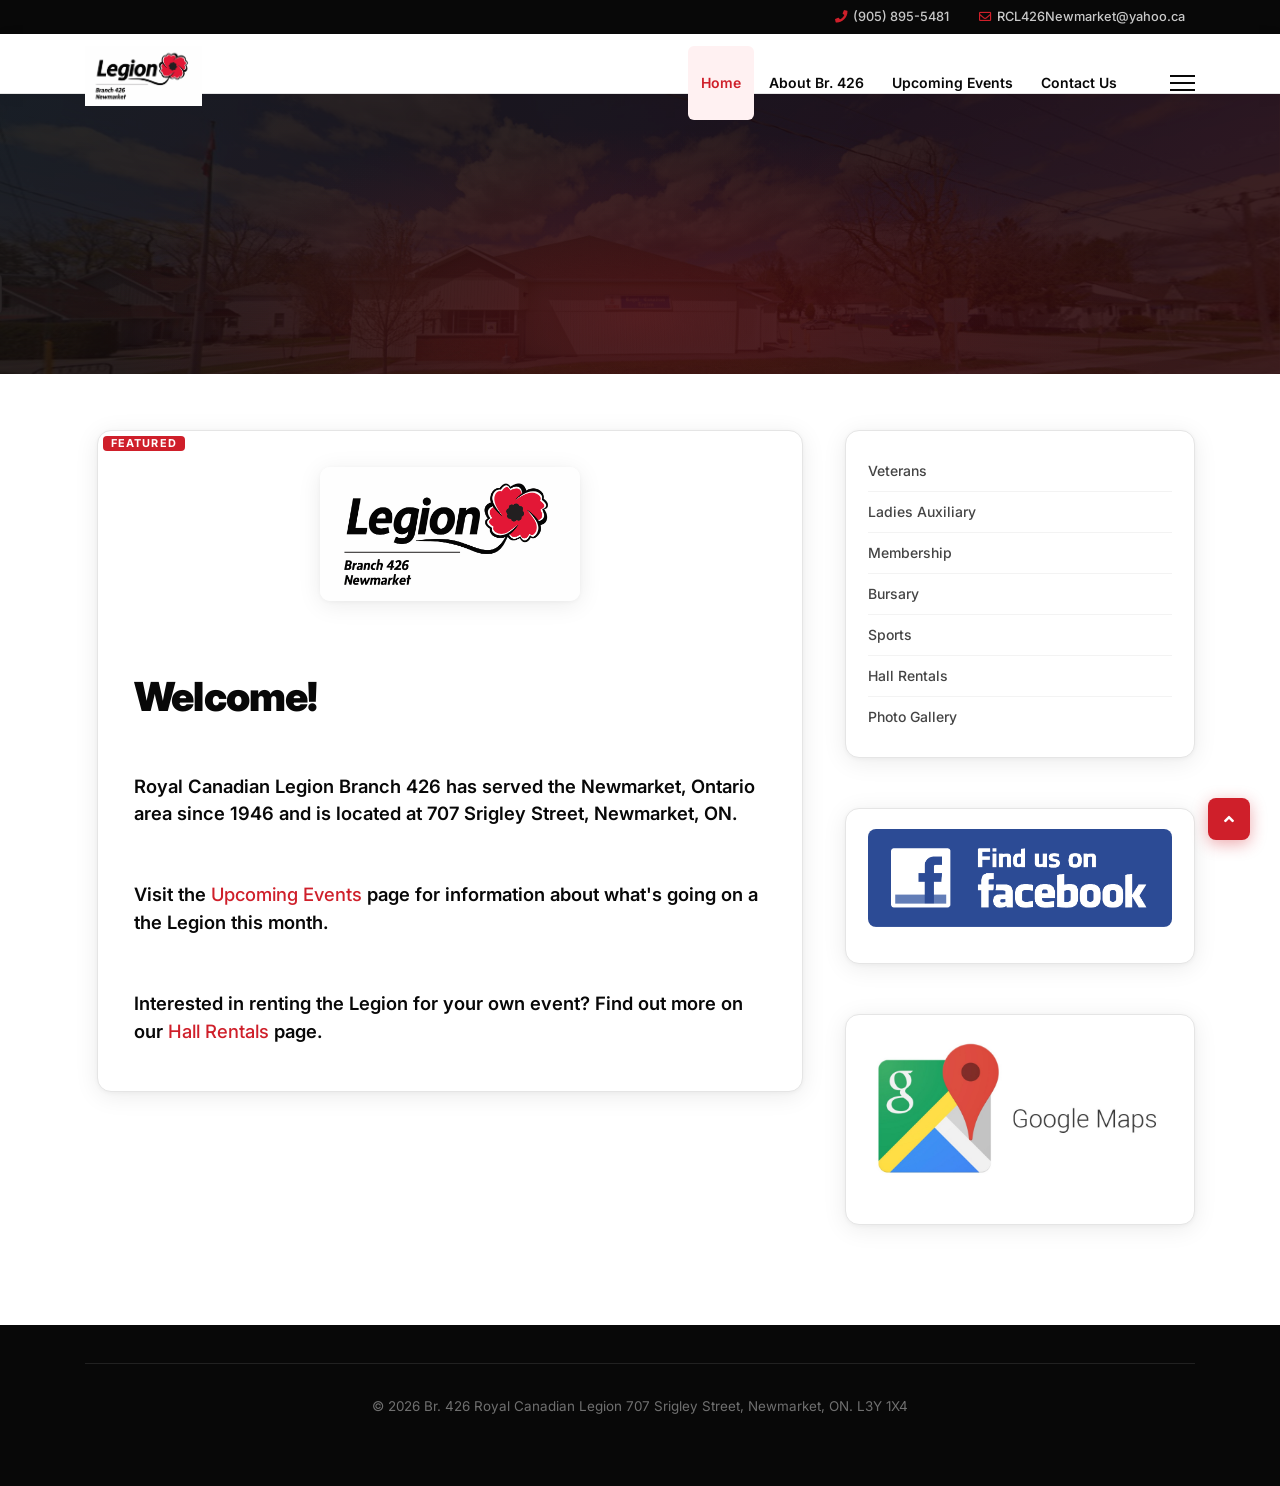
==== commit 6b62dc67: "Apply OLH design system: Inter font, dark hero, red tokens, card styles, scroll animations" ====
--- a/index.html
+++ b/index.html
@@ -46,7 +46,8 @@
 	<script src="media/system/js/messages.min.js" type="module"></script>
 	<script src="templates/shaper_helixultimate/js/main.js"></script>
 	<script>template="shaper_helixultimate";</script>
-			</head>
+				<link href="css/custom.css" rel="stylesheet" />
+</head>
 	<body class="site helix-ultimate hu com_content com-content view-featured layout-default task-none itemid-101 en-gb ltr sticky-header layout-fluid offcanvas-init offcanvs-position-right">
 
 		
@@ -259,5 +260,6 @@
 
 		<!-- Go to top -->
 					<a href="#" class="sp-scroll-up" aria-label="Scroll Up"><span class="fas fa-angle-up" aria-hidden="true"></span></a>
-					</body>
+						<script src="js/custom.js" defer></script>
+</body>
 </html>
--- a/css/custom.css
+++ b/css/custom.css
@@ -0,0 +1,374 @@
+/* ================================================================
+   Legion Newmarket — OLH Design System
+   ================================================================ */
+
+@import url('https://fonts.googleapis.com/css2?family=Inter:wght@400;500;600;700;900&display=swap');
+
+/* ── Tokens ─────────────────────────────────────────────────── */
+:root {
+  --red:              #CF1F2A;
+  --red-hover:        #A91520;
+  --red-light:        #FFF1F2;
+  --bg:               #FFFFFF;
+  --bg-alt:           #F7F7F7;
+  --border:           #E5E5E5;
+  --ink:              #080808;
+  --body-text:        #444444;
+  --hero-grad:        linear-gradient(135deg,#0f0f0f 0%,#1a0507 60%,#2a080b 100%);
+  --hero-glow:        radial-gradient(ellipse at 50% 80%,rgba(207,31,42,.22) 0%,transparent 60%);
+  --shadow-card:      0 4px 24px rgba(0,0,0,.08), 0 1px 4px rgba(0,0,0,.04);
+  --shadow-hover:     0 8px 32px rgba(0,0,0,.12);
+  --r-card:           14px;
+  --r-btn:            8px;
+}
+
+/* ── Base ───────────────────────────────────────────────────── */
+*, *::before, *::after { box-sizing: border-box; }
+html { scroll-behavior: smooth; }
+
+body {
+  font-family: 'Inter', Arial, sans-serif !important;
+  background: var(--bg);
+  color: var(--body-text);
+  line-height: 1.6;
+}
+
+h1, h2, h3, h4, h5, h6 {
+  font-family: 'Inter', Arial, sans-serif !important;
+  color: var(--ink);
+  margin-top: 0;
+}
+h1 { font-weight: 900; letter-spacing: -.02em; }
+h2 { font-weight: 700; }
+h3 { font-weight: 600; }
+
+a             { color: var(--red); transition: color .18s; }
+a:hover       { color: var(--red-hover); }
+img           { max-width: 100%; height: auto; }
+
+/* ── Top bar ────────────────────────────────────────────────── */
+#sp-top-bar {
+  background: var(--ink) !important;
+  padding: 7px 0;
+  border-bottom: none;
+}
+#sp-top-bar .sp-contact-info {
+  list-style: none; margin: 0; padding: 0;
+  display: flex; align-items: center;
+  justify-content: flex-end;
+  gap: 20px; flex-wrap: wrap;
+}
+#sp-top-bar .sp-contact-info li {
+  font-family: 'Inter', sans-serif;
+  font-size: .8rem; font-weight: 500;
+  color: rgba(255,255,255,.6);
+  display: flex; align-items: center; gap: 6px;
+}
+#sp-top-bar .sp-contact-info a {
+  color: rgba(255,255,255,.78) !important;
+  text-decoration: none;
+}
+#sp-top-bar .sp-contact-info a:hover { color: #fff !important; }
+#sp-top-bar .fas, #sp-top-bar .far  { color: var(--red); font-size: .78rem; }
+
+/* ── Header ─────────────────────────────────────────────────── */
+#sp-header {
+  background: #fff !important;
+  border-bottom: 1px solid var(--border) !important;
+  box-shadow: 0 2px 14px rgba(0,0,0,.055);
+  padding: 0 !important;
+  z-index: 999;
+}
+#sp-header .container {
+  padding-top: 12px !important;
+  padding-bottom: 12px !important;
+}
+.sticky-header-placeholder { height: 0 !important; }
+
+/* ── Navigation ─────────────────────────────────────────────── */
+.sp-megamenu-parent {
+  display: flex !important;
+  list-style: none; margin: 0; padding: 0;
+  align-items: center; gap: 2px;
+}
+.sp-megamenu-parent .sp-menu-item > a,
+.sp-megamenu-parent .sp-menu-item > span {
+  font-family: 'Inter', sans-serif !important;
+  font-size: .875rem !important;
+  font-weight: 600 !important;
+  color: var(--ink) !important;
+  text-decoration: none !important;
+  padding: 7px 13px !important;
+  border-radius: 6px;
+  display: block;
+  transition: background .18s, color .18s;
+}
+.sp-megamenu-parent .sp-menu-item > a:hover,
+.sp-megamenu-parent .sp-menu-item.active > a,
+.sp-megamenu-parent .sp-menu-item.current-item > a {
+  background: var(--red-light) !important;
+  color: var(--red) !important;
+}
+.burger-icon span { background: var(--ink) !important; }
+
+/* ── Hero section ───────────────────────────────────────────── */
+#sp-section-1 {
+  background: var(--hero-grad) !important;
+  position: relative;
+  overflow: hidden;
+  height: 280px;
+  padding: 0 !important;
+}
+#sp-section-1::before {
+  content: '';
+  position: absolute; inset: 0;
+  background: var(--hero-glow);
+  z-index: 1; pointer-events: none;
+}
+/* Chain height through all wrapper divs */
+#sp-section-1 > .row       { height: 100%; margin: 0 !important; width: 100% !important; }
+#sp-section-1 #sp-title    { height: 100%; padding: 0 !important; }
+#sp-section-1 .sp-column   { height: 100%; }
+#sp-section-1 .sp-module   {
+  height: 100%;
+  background: transparent !important;
+  box-shadow: none !important;
+  border: none !important;
+  padding: 0 !important; margin: 0 !important;
+}
+#sp-section-1 .sp-module-content {
+  height: 100%;
+  padding: 0 !important;
+}
+#sp-section-1 .mod-custom  { height: 100%; }
+#sp-section-1 .mod-custom p { margin: 0; height: 100%; line-height: 0; }
+
+/* Banner image becomes a subtle photo texture */
+#sp-section-1 img {
+  display: block !important;
+  width: 100% !important;
+  height: 100% !important;
+  object-fit: cover !important;
+  object-position: center 30% !important;
+  opacity: .1 !important;
+  position: relative; z-index: 0;
+  max-width: none !important;
+  box-shadow: none !important;
+  border: none !important;
+  padding: 0 !important;
+  margin: 0 !important;
+}
+
+@media (max-width: 767px) { #sp-section-1 { height: 170px; } }
+
+/* ── Main body ──────────────────────────────────────────────── */
+#sp-main-body {
+  background: var(--bg) !important;
+  padding-top: 56px !important;
+  padding-bottom: 80px !important;
+}
+
+/* ── Featured article card (homepage) ──────────────────────── */
+.blog-featured .article {
+  background: var(--bg);
+  border: 1px solid var(--border);
+  border-radius: var(--r-card);
+  padding: 36px;
+  box-shadow: var(--shadow-card);
+  transition: box-shadow .3s;
+  height: 100%;
+}
+.blog-featured .article:hover { box-shadow: var(--shadow-hover); }
+
+.featured-article-badge {
+  background: var(--red) !important;
+  font-family: 'Inter', sans-serif;
+  font-size: .68rem; font-weight: 700;
+  letter-spacing: .1em; text-transform: uppercase;
+  border-radius: 4px; padding: 2px 8px;
+  margin-bottom: 14px; display: inline-block;
+}
+
+/* ── Article content typography ─────────────────────────────── */
+.article-header h1,
+.article-details .article-header h1 {
+  font-size: clamp(1.6rem, 4vw, 2.4rem);
+  font-weight: 900; letter-spacing: -.025em;
+  color: var(--ink); margin-bottom: 20px;
+  line-height: 1.15;
+}
+.articleBody h1, [itemprop="articleBody"] h1 {
+  font-weight: 900; letter-spacing: -.02em;
+  color: var(--ink);
+}
+.articleBody h3, [itemprop="articleBody"] h3 {
+  font-size: clamp(1rem, 2vw, 1.15rem);
+  font-weight: 600; line-height: 1.5;
+  color: var(--ink); margin-bottom: 10px; margin-top: 0;
+}
+.articleBody p, [itemprop="articleBody"] p,
+.article-details p {
+  font-size: 1rem; font-weight: 400;
+  line-height: 1.72; color: var(--body-text);
+  margin-bottom: 1rem;
+}
+.articleBody a, [itemprop="articleBody"] a {
+  color: var(--red); font-weight: 500;
+  text-underline-offset: 3px;
+  text-decoration-color: rgba(207,31,42,.3);
+}
+.articleBody a:hover, [itemprop="articleBody"] a:hover {
+  color: var(--red-hover);
+  text-decoration-color: var(--red-hover);
+}
+
+/* Homepage welcome logo */
+.blog-featured .articleBody > p:first-child img {
+  border-radius: 10px;
+  box-shadow: var(--shadow-card);
+  max-width: 260px;
+  margin-bottom: 8px;
+}
+
+/* ── Sidebar ────────────────────────────────────────────────── */
+#sp-right .sp-module {
+  background: var(--bg);
+  border: 1px solid var(--border);
+  border-radius: var(--r-card);
+  padding: 20px 22px;
+  margin-bottom: 20px;
+  box-shadow: var(--shadow-card);
+  transition: box-shadow .25s;
+}
+#sp-right .sp-module:hover { box-shadow: var(--shadow-hover); }
+
+#sp-right .menu { list-style: none; margin: 0; padding: 0; }
+#sp-right .menu li { border-bottom: 1px solid var(--border); }
+#sp-right .menu li:last-child { border-bottom: none; }
+#sp-right .menu li a {
+  display: block;
+  padding: 9px 2px;
+  font-family: 'Inter', sans-serif;
+  font-size: .875rem; font-weight: 500;
+  color: var(--body-text) !important;
+  text-decoration: none;
+  transition: color .18s, padding-left .18s;
+}
+#sp-right .menu li a:hover,
+#sp-right .menu li.current a,
+#sp-right .menu li.active a {
+  color: var(--red) !important;
+  padding-left: 6px;
+}
+#sp-right .sp-module img {
+  border-radius: 8px; width: 100%; height: auto; display: block;
+}
+
+/* ── Buttons ────────────────────────────────────────────────── */
+.btn-primary, a.btn-primary {
+  background: var(--red) !important;
+  border: none !important;
+  border-radius: var(--r-btn) !important;
+  color: #fff !important;
+  padding: 14px 28px !important;
+  font-family: 'Inter', sans-serif !important;
+  font-weight: 600 !important;
+  font-size: .95rem;
+  text-decoration: none;
+  display: inline-block;
+  transition: background .18s, transform .15s;
+}
+.btn-primary:hover, a.btn-primary:hover {
+  background: var(--red-hover) !important;
+  transform: translateY(-1px);
+}
+
+/* ── Footer ─────────────────────────────────────────────────── */
+#sp-footer {
+  background: var(--ink) !important;
+  padding: 38px 0 !important;
+  border-top: none !important;
+}
+.sp-copyright {
+  font-family: 'Inter', sans-serif;
+  font-size: .84rem;
+  color: rgba(255,255,255,.42);
+  text-align: center; display: block; line-height: 1.8;
+}
+
+/* ── Scroll-up button ───────────────────────────────────────── */
+.sp-scroll-up {
+  background: var(--red) !important;
+  border-radius: 8px !important;
+  width: 42px; height: 42px;
+  display: flex !important;
+  align-items: center; justify-content: center;
+  box-shadow: 0 4px 16px rgba(207,31,42,.38);
+  transition: background .18s, transform .2s;
+}
+.sp-scroll-up:hover { background: var(--red-hover) !important; transform: translateY(-2px); }
+.sp-scroll-up .fas { color: #fff !important; }
+
+/* ── Offcanvas / mobile menu ────────────────────────────────── */
+.offcanvas-menu {
+  background: var(--ink) !important;
+  font-family: 'Inter', sans-serif !important;
+}
+.offcanvas-menu .sp-module {
+  background: transparent !important;
+  box-shadow: none !important; border: none !important;
+}
+.offcanvas-menu .menu li a {
+  font-family: 'Inter', sans-serif !important;
+  color: rgba(255,255,255,.75) !important;
+  font-weight: 500;
+  padding: 12px 16px;
+  border-bottom: 1px solid rgba(255,255,255,.07);
+}
+.offcanvas-menu .menu li a:hover {
+  color: #fff !important;
+  background: rgba(207,31,42,.16) !important;
+}
+.offcanvas-menu .burger-icon span { background: #fff !important; }
+
+/* ── Gallery page ───────────────────────────────────────────── */
+.gallery-grid {
+  display: grid;
+  grid-template-columns: repeat(auto-fill, minmax(240px,1fr));
+  gap: 20px; margin-top: 24px;
+}
+.gallery-item {
+  border: 1px solid var(--border);
+  border-radius: var(--r-card);
+  overflow: hidden; background: var(--bg);
+  box-shadow: var(--shadow-card);
+  transition: box-shadow .3s, transform .3s;
+  height: 100%;
+}
+.gallery-item:hover { box-shadow: var(--shadow-hover); transform: translateY(-3px); }
+.gallery-item img   { width: 100%; height: 200px; object-fit: cover; display: block; }
+.gallery-item .caption {
+  padding: 10px 14px;
+  font-family: 'Inter', sans-serif;
+  font-size: .83rem; color: var(--body-text); line-height: 1.5;
+}
+
+/* ── Scroll animation — initial states ──────────────────────── */
+.will-animate {
+  opacity: 0;
+  transform: translateY(20px);
+  transition: opacity .6s ease, transform .6s ease;
+}
+.will-animate.in-view {
+  opacity: 1;
+  transform: translateY(0);
+}
+
+/* ── Responsive ─────────────────────────────────────────────── */
+@media (max-width: 991px) {
+  #sp-main-body   { padding-top: 36px !important; padding-bottom: 52px !important; }
+  .blog-featured .article { padding: 22px; }
+}
+@media (max-width: 575px) {
+  #sp-main-body   { padding-top: 20px !important; padding-bottom: 36px !important; }
+}
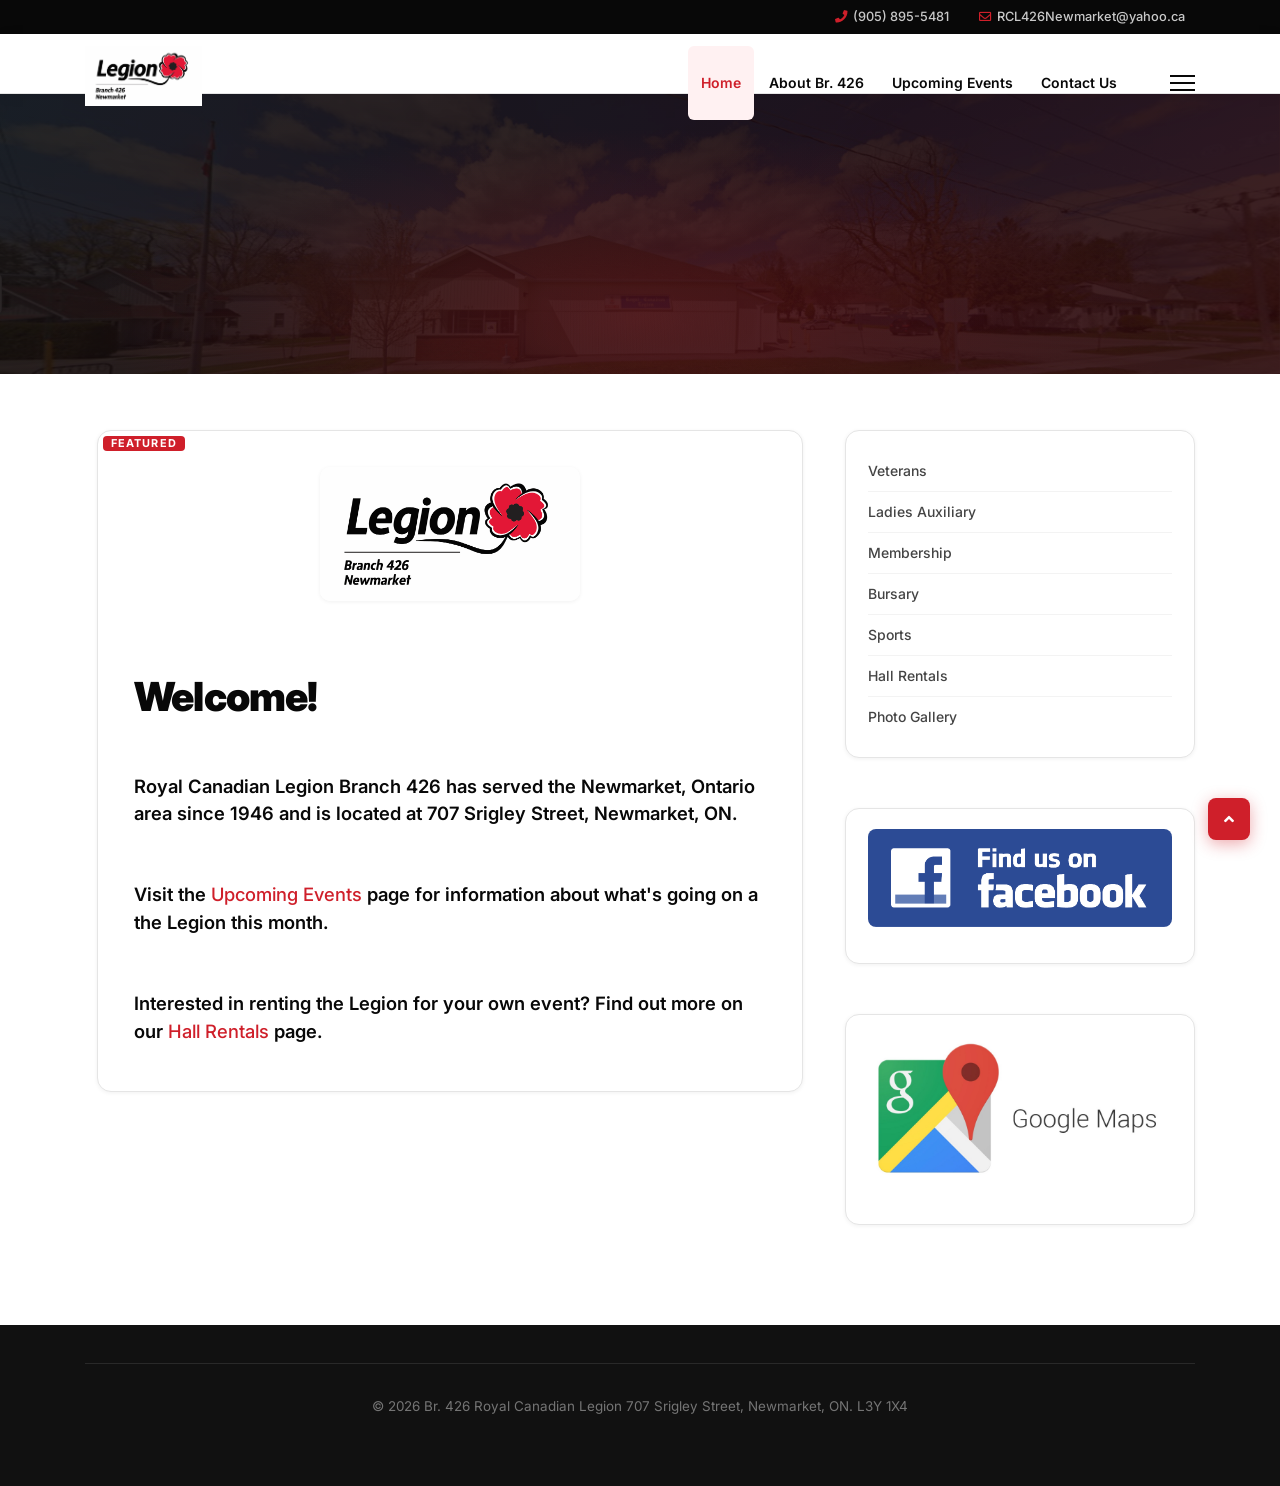
==== commit 3ca3f586: "Align to DESIGN_SYSTEM.md: fix shadows, footer #111111, poppy favicon, purge Arial/padding overrides" ====
--- a/index.html
+++ b/index.html
@@ -9,18 +9,13 @@
 	<title>Br 426 Royal Canadian Legion</title>
 	<link href="./" rel="alternate" type="application/rss+xml" title="Br 426 Royal Canadian Legion">
 	<link href="./" rel="alternate" type="application/atom+xml" title="Br 426 Royal Canadian Legion">
-	<link href="images/favicon.ico" rel="icon" type="image/vnd.microsoft.icon">
+	<link href="images/favicon.svg" rel="icon" type="image/svg+xml">
 <link href="media/vendor/joomla-custom-elements/css/joomla-alert.min.css" rel="stylesheet" />
 	<link href="templates/shaper_helixultimate/css/bootstrap.min.css" rel="stylesheet" />
 	<link href="plugins/system/helixultimate/assets/css/system-j4.min.css" rel="stylesheet" />
 	<link href="media/system/css/joomla-fontawesome.min.css" rel="stylesheet" />
 	<link href="templates/shaper_helixultimate/css/template.css" rel="stylesheet" />
 	<link href="templates/shaper_helixultimate/css/presets/preset8.css" rel="stylesheet" />
-	<style>.com-content #sp-main-body { padding: 10px 0; }</style>
-	<style>.sp-megamenu-parent > li > a, .sp-megamenu-parent > li > span, .sp-megamenu-parent .sp-dropdown li.sp-menu-item > a{font-family: 'Arial', sans-serif;text-decoration: none;}
-</style>
-	<style>.menu.nav-pills > li > a, .menu.nav-pills > li > span, .menu.nav-pills .sp-dropdown li.sp-menu-item > a{font-family: 'Arial', sans-serif;text-decoration: none;}
-</style>
 	<style>.logo-image {height:60px;}.logo-image-phone {height:60px;}</style>
 	<style>@media(max-width: 992px) {.logo-image {height: 36px;}.logo-image-phone {height: 36px;}}</style>
 	<style>@media(max-width: 576px) {.logo-image {height: 36px;}.logo-image-phone {height: 36px;}}</style>
--- a/css/custom.css
+++ b/css/custom.css
@@ -16,8 +16,8 @@
   --body-text:        #444444;
   --hero-grad:        linear-gradient(135deg,#0f0f0f 0%,#1a0507 60%,#2a080b 100%);
   --hero-glow:        radial-gradient(ellipse at 50% 80%,rgba(207,31,42,.22) 0%,transparent 60%);
-  --shadow-card:      0 4px 24px rgba(0,0,0,.08), 0 1px 4px rgba(0,0,0,.04);
-  --shadow-hover:     0 8px 32px rgba(0,0,0,.12);
+  --shadow-card:      0 1px 4px rgba(0,0,0,0.06);
+  --shadow-hover:     0 4px 24px rgba(0,0,0,0.12), 0 1px 4px rgba(0,0,0,0.06);
   --r-card:           14px;
   --r-btn:            8px;
 }
@@ -285,7 +285,7 @@
 
 /* ── Footer ─────────────────────────────────────────────────── */
 #sp-footer {
-  background: var(--ink) !important;
+  background: #111111 !important;
   padding: 38px 0 !important;
   border-top: none !important;
 }
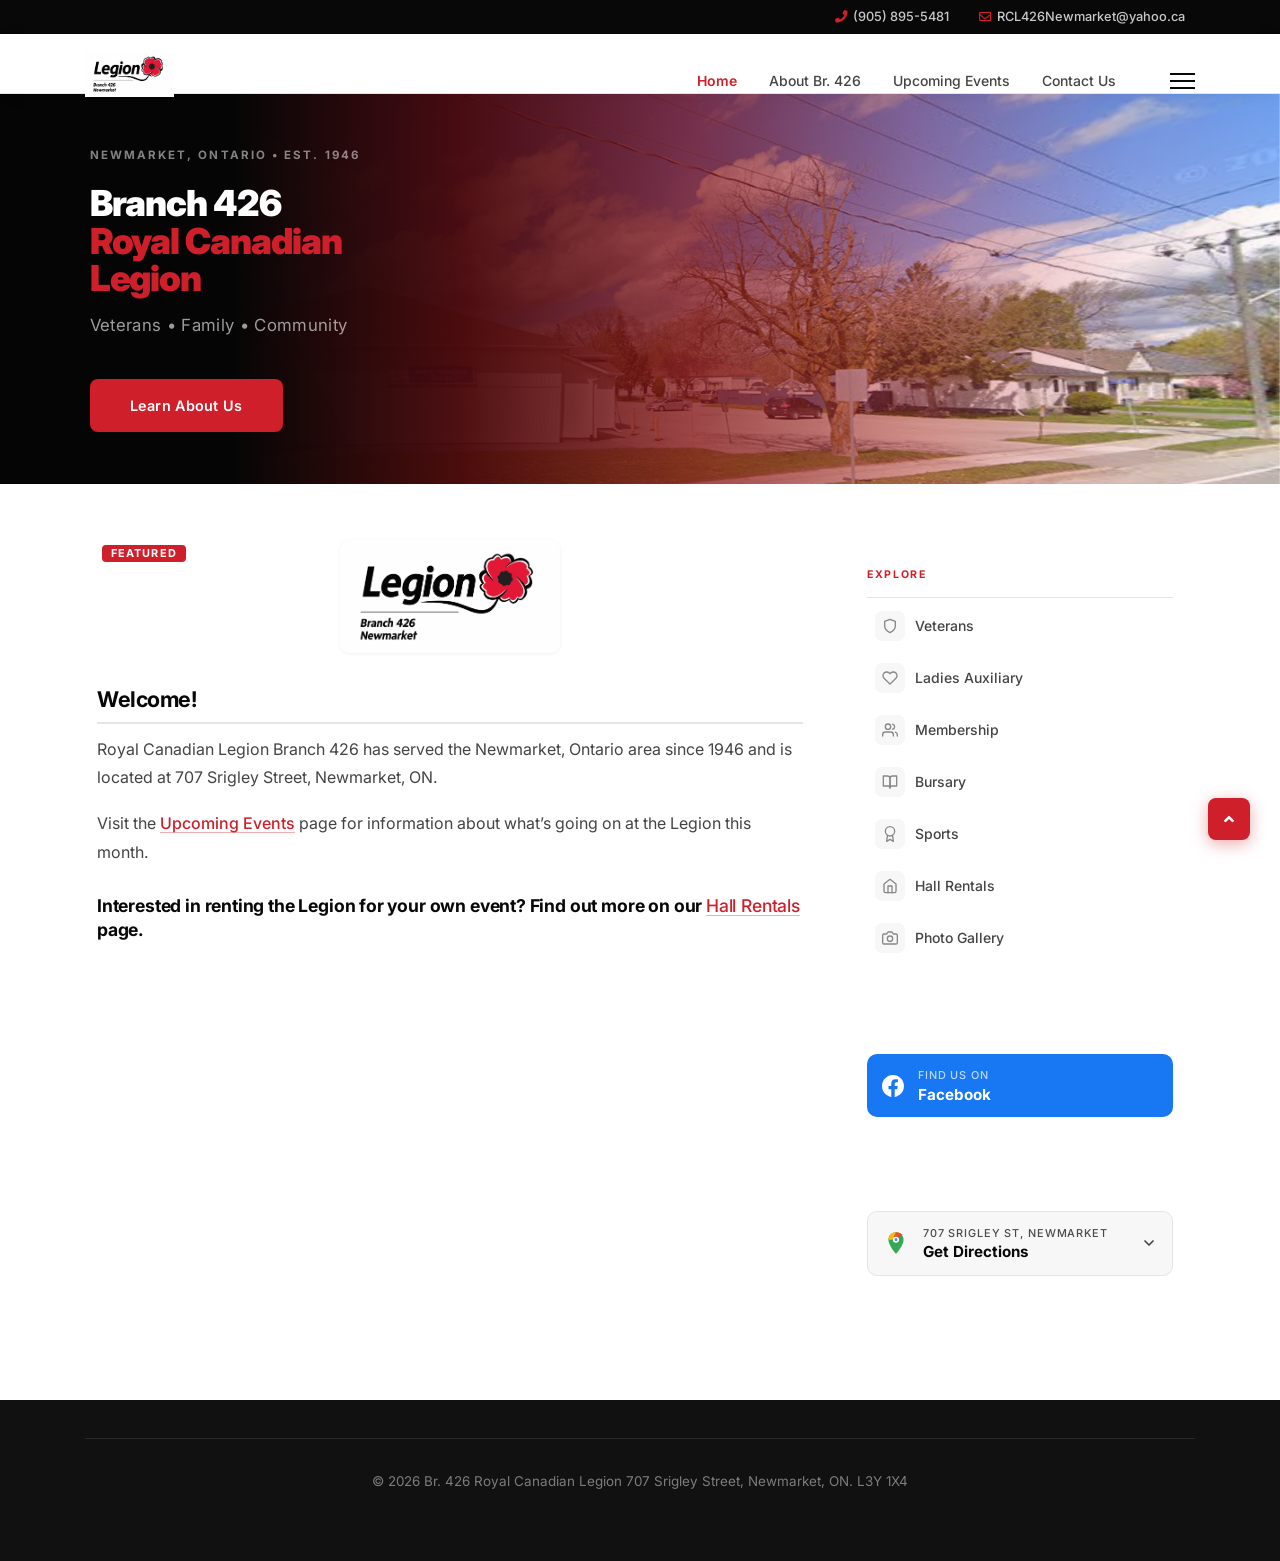
==== commit b1c1132f: "Fix body text: remove boxes, fix bold paragraphs, restructure Upcoming Events - Strip card border/sh" ====
--- a/index.html
+++ b/index.html
@@ -1,4 +1,4 @@
-
+﻿
 <!doctype html>
 <html lang="en-gb" dir="ltr">
 	<head>
@@ -160,13 +160,9 @@
 	
 		
 	<p><img style="display: block; margin-left: auto; margin-right: auto;" src="images/426legion.png" width="603" height="310" loading="lazy" data-path="local-images:/426legion.png" /></p>
-<h1> </h1>
-<h1>Welcome! </h1>
-<p> </p>
-<h3>Royal Canadian Legion Branch 426 has served the Newmarket, Ontario area since 1946 and is located at 707 Srigley Street, Newmarket, ON.</h3>
-<p> </p>
-<h3>Visit the <strong><a href="index.php/upcoming-events/">Upcoming Events</a></strong> page for information about what's going on a the Legion this month.</h3>
-<p> </p>
+<h2>Welcome!</h2>
+<p>Royal Canadian Legion Branch 426 has served the Newmarket, Ontario area since 1946 and is located at 707 Srigley Street, Newmarket, ON.</p>
+<p>Visit the <a href="index.php/upcoming-events/">Upcoming Events</a> page for information about what&#8217;s going on at the Legion this month.</p>
 <h3>Interested in renting the Legion for your own event? Find out more on our <strong><a href="index.php/hall-rentals/">Hall Rentals</a></strong> page. </h3>
 	
 	
--- a/css/custom.css
+++ b/css/custom.css
@@ -6,160 +6,253 @@
 
 /* ── Tokens ─────────────────────────────────────────────────── */
 :root {
-  --red:              #CF1F2A;
-  --red-hover:        #A91520;
-  --red-light:        #FFF1F2;
-  --bg:               #FFFFFF;
-  --bg-alt:           #F7F7F7;
-  --border:           #E5E5E5;
-  --ink:              #080808;
-  --body-text:        #444444;
-  --hero-grad:        linear-gradient(135deg,#0f0f0f 0%,#1a0507 60%,#2a080b 100%);
-  --hero-glow:        radial-gradient(ellipse at 50% 80%,rgba(207,31,42,.22) 0%,transparent 60%);
-  --shadow-card:      0 1px 4px rgba(0,0,0,0.06);
-  --shadow-hover:     0 4px 24px rgba(0,0,0,0.12), 0 1px 4px rgba(0,0,0,0.06);
-  --r-card:           14px;
-  --r-btn:            8px;
-}
-
-/* ── Base ───────────────────────────────────────────────────── */
+  --red:          #CF1F2A;
+  --red-hover:    #A91520;
+  --red-light:    #FFF1F2;
+  --bg:           #FFFFFF;
+  --bg-alt:       #F7F7F7;
+  --border:       #E5E5E5;
+  --ink:          #080808;
+  --body-text:    #444444;
+  --shadow-card:  0 1px 4px rgba(0,0,0,0.06);
+  --shadow-hover: 0 4px 24px rgba(0,0,0,0.12), 0 1px 4px rgba(0,0,0,0.06);
+  --r-card:       14px;
+  --r-btn:        8px;
+}
+
+/* ── Base reset ─────────────────────────────────────────────── */
 *, *::before, *::after { box-sizing: border-box; }
 html { scroll-behavior: smooth; }
 
 body {
-  font-family: 'Inter', Arial, sans-serif !important;
-  background: var(--bg);
-  color: var(--body-text);
-  line-height: 1.6;
+  font-family: 'Inter', 'Helvetica Neue', Arial, sans-serif !important;
+  -webkit-font-smoothing: antialiased !important;
+  background: var(--bg) !important;
+  color: var(--body-text) !important;
+  line-height: 1.6 !important;
 }
 
 h1, h2, h3, h4, h5, h6 {
-  font-family: 'Inter', Arial, sans-serif !important;
-  color: var(--ink);
-  margin-top: 0;
-}
-h1 { font-weight: 900; letter-spacing: -.02em; }
-h2 { font-weight: 700; }
-h3 { font-weight: 600; }
-
-a             { color: var(--red); transition: color .18s; }
-a:hover       { color: var(--red-hover); }
-img           { max-width: 100%; height: auto; }
+  font-family: 'Inter', 'Helvetica Neue', Arial, sans-serif !important;
+  color: var(--ink) !important;
+}
+h1 { font-weight: 900 !important; letter-spacing: -.02em !important; }
+h2 { font-weight: 700 !important; }
+h3 { font-weight: 500 !important; }
+
+a             { color: var(--red) !important; transition: color .18s; }
+a:hover       { color: var(--red-hover) !important; }
+img           { max-width: 100% !important; }
 
 /* ── Top bar ────────────────────────────────────────────────── */
 #sp-top-bar {
   background: var(--ink) !important;
-  padding: 7px 0;
-  border-bottom: none;
-}
+  padding: 7px 0 !important;
+  border-bottom: none !important;
+}
+#sp-top-bar * { color: rgba(255,255,255,.65) !important; }
+#sp-top-bar a { color: rgba(255,255,255,.78) !important; text-decoration: none !important; }
+#sp-top-bar a:hover { color: #fff !important; }
 #sp-top-bar .sp-contact-info {
-  list-style: none; margin: 0; padding: 0;
-  display: flex; align-items: center;
-  justify-content: flex-end;
-  gap: 20px; flex-wrap: wrap;
+  list-style: none !important; margin: 0 !important; padding: 0 !important;
+  display: flex !important; align-items: center !important;
+  justify-content: flex-end !important; gap: 20px !important; flex-wrap: wrap !important;
 }
 #sp-top-bar .sp-contact-info li {
-  font-family: 'Inter', sans-serif;
-  font-size: .8rem; font-weight: 500;
-  color: rgba(255,255,255,.6);
-  display: flex; align-items: center; gap: 6px;
-}
-#sp-top-bar .sp-contact-info a {
-  color: rgba(255,255,255,.78) !important;
-  text-decoration: none;
-}
-#sp-top-bar .sp-contact-info a:hover { color: #fff !important; }
-#sp-top-bar .fas, #sp-top-bar .far  { color: var(--red); font-size: .78rem; }
+  font-family: 'Inter', sans-serif !important; font-size: .8rem !important;
+  font-weight: 500 !important; display: flex !important; align-items: center !important; gap: 6px !important;
+}
+#sp-top-bar .fas,
+#sp-top-bar .far { color: var(--red) !important; font-size: .78rem !important; }
 
 /* ── Header ─────────────────────────────────────────────────── */
 #sp-header {
   background: #fff !important;
   border-bottom: 1px solid var(--border) !important;
-  box-shadow: 0 2px 14px rgba(0,0,0,.055);
+  box-shadow: 0 2px 14px rgba(0,0,0,.055) !important;
   padding: 0 !important;
-  z-index: 999;
-}
-#sp-header .container {
-  padding-top: 12px !important;
-  padding-bottom: 12px !important;
-}
-.sticky-header-placeholder { height: 0 !important; }
+  position: relative !important;
+  z-index: 999 !important;
+}
+#sp-header .container { padding-top: 10px !important; padding-bottom: 10px !important; }
+/* Let template JS set placeholder height so sticky header doesn't cover hero */
+
+/* ── Logo ───────────────────────────────────────────────────── */
+/* Height only — no display override, let Bootstrap d-none / d-lg-inline-block work */
+.logo-image,
+.logo-image-phone {
+  height: 46px !important;
+  width: auto !important;
+  max-width: none !important;
+}
+#sp-logo .logo a { display: flex; align-items: center; }
 
 /* ── Navigation ─────────────────────────────────────────────── */
 .sp-megamenu-parent {
-  display: flex !important;
-  list-style: none; margin: 0; padding: 0;
-  align-items: center; gap: 2px;
+  display: flex !important; list-style: none !important;
+  margin: 0 !important; padding: 0 !important;
+  align-items: center !important; gap: 4px !important;
 }
 .sp-megamenu-parent .sp-menu-item > a,
 .sp-megamenu-parent .sp-menu-item > span {
   font-family: 'Inter', sans-serif !important;
-  font-size: .875rem !important;
-  font-weight: 600 !important;
-  color: var(--ink) !important;
-  text-decoration: none !important;
-  padding: 7px 13px !important;
-  border-radius: 6px;
-  display: block;
-  transition: background .18s, color .18s;
-}
-.sp-megamenu-parent .sp-menu-item > a:hover,
+  font-size: .875rem !important; font-weight: 500 !important;
+  color: #444444 !important; text-decoration: none !important;
+  padding: 7px 14px !important; border-radius: 6px !important;
+  background: transparent !important;
+  display: block !important; transition: color .18s !important;
+}
+.sp-megamenu-parent .sp-menu-item > a:hover {
+  color: var(--ink) !important;
+  background: transparent !important;
+}
 .sp-megamenu-parent .sp-menu-item.active > a,
 .sp-megamenu-parent .sp-menu-item.current-item > a {
-  background: var(--red-light) !important;
   color: var(--red) !important;
+  font-weight: 600 !important;
+  background: transparent !important;
 }
 .burger-icon span { background: var(--ink) !important; }
 
 /* ── Hero section ───────────────────────────────────────────── */
 #sp-section-1 {
-  background: var(--hero-grad) !important;
-  position: relative;
-  overflow: hidden;
-  height: 280px;
+  background-color: #0f0f0f !important;
+  background-image: none !important;
+  position: relative !important;
+  overflow: hidden !important;
+  min-height: 340px !important;
+  height: auto !important;
   padding: 0 !important;
-}
-#sp-section-1::before {
+  display: flex !important;
+  align-items: center !important;
+}
+
+/* Photo layer — fills section, image set via JS inline style */
+.olh-hero-photo {
+  position: absolute !important;
+  inset: 0 !important;
+  background-size: cover !important;
+  background-position: center right !important;
+  background-repeat: no-repeat !important;
+  z-index: 0 !important;
+}
+
+/* Homepage gradient: solid black → deep maroon → wine red → photo visible */
+#sp-section-1.olh-hero-home .olh-hero-photo::after {
   content: '';
   position: absolute; inset: 0;
-  background: var(--hero-glow);
-  z-index: 1; pointer-events: none;
-}
-/* Chain height through all wrapper divs */
-#sp-section-1 > .row       { height: 100%; margin: 0 !important; width: 100% !important; }
-#sp-section-1 #sp-title    { height: 100%; padding: 0 !important; }
-#sp-section-1 .sp-column   { height: 100%; }
-#sp-section-1 .sp-module   {
-  height: 100%;
-  background: transparent !important;
-  box-shadow: none !important;
-  border: none !important;
-  padding: 0 !important; margin: 0 !important;
-}
-#sp-section-1 .sp-module-content {
-  height: 100%;
-  padding: 0 !important;
-}
-#sp-section-1 .mod-custom  { height: 100%; }
-#sp-section-1 .mod-custom p { margin: 0; height: 100%; line-height: 0; }
-
-/* Banner image becomes a subtle photo texture */
-#sp-section-1 img {
+  background: linear-gradient(to right,
+    rgba(5,5,5,1.00)   0%,
+    rgba(5,5,5,1.00)   18%,
+    rgba(72,7,10,0.96) 36%,
+    rgba(130,12,16,0.72) 54%,
+    rgba(185,18,22,0.36) 72%,
+    rgba(207,31,42,0.10) 88%,
+    rgba(207,31,42,0.02) 100%
+  );
+}
+
+/* Subpage gradient: same left→right sweep as homepage */
+#sp-section-1.olh-hero-sub .olh-hero-photo::after {
+  content: '';
+  position: absolute; inset: 0;
+  background: linear-gradient(to right,
+    rgba(5,5,5,1.00)    0%,
+    rgba(5,5,5,1.00)    20%,
+    rgba(72,7,10,0.94)  38%,
+    rgba(130,12,16,0.68) 55%,
+    rgba(185,18,22,0.30) 72%,
+    rgba(207,31,42,0.06) 90%,
+    rgba(207,31,42,0.00) 100%
+  );
+}
+
+/* Both hero variants: left-aligned */
+#sp-section-1.olh-hero-home,
+#sp-section-1.olh-hero-sub {
+  justify-content: flex-start !important;
+}
+#sp-section-1.olh-hero-home .olh-hero-content,
+#sp-section-1.olh-hero-sub .olh-hero-content {
+  text-align: left !important;
+  padding: 52px 24px 52px 7vw !important;
+  max-width: 560px !important;
+  margin: 0 !important;
+}
+
+/* Hero text — must sit above the photo and gradient layers */
+.olh-hero-content {
+  position: relative !important;
+  z-index: 2 !important;
+  width: 100% !important;
+}
+.olh-hero-content .olh-eyebrow {
+  font-family: 'Inter', sans-serif !important;
+  font-size: .72rem !important;
+  font-weight: 700 !important;
+  letter-spacing: .18em !important;
+  text-transform: uppercase !important;
+  color: rgba(255,255,255,.5) !important;
+  margin: 0 0 20px !important;
   display: block !important;
-  width: 100% !important;
-  height: 100% !important;
-  object-fit: cover !important;
-  object-position: center 30% !important;
-  opacity: .1 !important;
-  position: relative; z-index: 0;
-  max-width: none !important;
-  box-shadow: none !important;
-  border: none !important;
-  padding: 0 !important;
-  margin: 0 !important;
-}
-
-@media (max-width: 767px) { #sp-section-1 { height: 170px; } }
+}
+.olh-h1 {
+  font-family: 'Inter', sans-serif !important;
+  font-size: clamp(1.7rem,2.8vw,2.6rem) !important;
+  font-weight: 900 !important;
+  letter-spacing: -.03em !important;
+  line-height: 1.05 !important;
+  color: #ffffff !important;
+  margin: 0 0 14px !important;
+}
+.olh-h1 span {
+  color: #CF1F2A !important;
+  display: block !important;
+}
+.olh-tagline {
+  font-family: 'Inter', sans-serif !important;
+  font-size: 1.05rem !important;
+  color: rgba(255,255,255,.6) !important;
+  margin: 0 0 40px !important;
+  font-weight: 400 !important;
+  letter-spacing: .02em !important;
+}
+.olh-btn-hero {
+  display: inline-block !important;
+  background: #CF1F2A !important;
+  color: #fff !important;
+  padding: 15px 40px !important;
+  border-radius: 8px !important;
+  font-family: 'Inter', sans-serif !important;
+  font-size: .9rem !important;
+  font-weight: 600 !important;
+  text-decoration: none !important;
+  transition: background .18s, transform .15s !important;
+  letter-spacing: .02em !important;
+}
+.olh-btn-hero:hover {
+  background: #A91520 !important;
+  transform: translateY(-1px) !important;
+  color: #fff !important;
+}
+
+/* Subpage page title — bigger than the Branch 426 / RCL block above it */
+.olh-page-title {
+  font-family: 'Inter', sans-serif !important;
+  font-size: clamp(2.6rem,5.5vw,4.4rem) !important;
+  font-weight: 900 !important;
+  letter-spacing: -.04em !important;
+  line-height: 1.0 !important;
+  color: #ffffff !important;
+  margin: 16px 0 0 !important;
+}
+
+@media (max-width: 767px) {
+  #sp-section-1 { min-height: 260px !important; }
+  #sp-section-1.olh-hero-home .olh-hero-content,
+  #sp-section-1.olh-hero-sub .olh-hero-content  { padding: 40px 20px !important; }
+  .olh-h1 { font-size: clamp(1.5rem,7vw,2rem) !important; }
+}
 
 /* ── Main body ──────────────────────────────────────────────── */
 #sp-main-body {
@@ -168,145 +261,191 @@
   padding-bottom: 80px !important;
 }
 
-/* ── Featured article card (homepage) ──────────────────────── */
+/* ── Article card (homepage) ─────────────────────────────────── */
 .blog-featured .article {
-  background: var(--bg);
-  border: 1px solid var(--border);
-  border-radius: var(--r-card);
-  padding: 36px;
-  box-shadow: var(--shadow-card);
-  transition: box-shadow .3s;
-  height: 100%;
-}
-.blog-featured .article:hover { box-shadow: var(--shadow-hover); }
+  background: transparent !important;
+  border: none !important;
+  border-radius: 0 !important;
+  padding: 0 !important;
+  box-shadow: none !important;
+}
+.blog-featured .article:hover { box-shadow: none !important; }
+.featured-article-badge { display: none !important; }
 
 .featured-article-badge {
   background: var(--red) !important;
-  font-family: 'Inter', sans-serif;
-  font-size: .68rem; font-weight: 700;
-  letter-spacing: .1em; text-transform: uppercase;
-  border-radius: 4px; padding: 2px 8px;
-  margin-bottom: 14px; display: inline-block;
-}
-
-/* ── Article content typography ─────────────────────────────── */
+  font-family: 'Inter', sans-serif !important;
+  font-size: .68rem !important; font-weight: 700 !important;
+  letter-spacing: .1em !important; text-transform: uppercase !important;
+  border-radius: 4px !important; padding: 3px 9px !important;
+  margin-bottom: 18px !important; display: inline-block !important;
+  color: #fff !important;
+}
+
+/* Homepage welcome logo */
+.blog-featured .articleBody > p:first-child img {
+  border-radius: 10px !important;
+  box-shadow: var(--shadow-card) !important;
+  max-width: 220px !important;
+  margin-bottom: 12px !important;
+  display: block !important;
+  margin-left: auto !important;
+  margin-right: auto !important;
+}
+
+/* ── Article typography ──────────────────────────────────────── */
 .article-header h1,
 .article-details .article-header h1 {
-  font-size: clamp(1.6rem, 4vw, 2.4rem);
-  font-weight: 900; letter-spacing: -.025em;
-  color: var(--ink); margin-bottom: 20px;
-  line-height: 1.15;
-}
+  font-family: 'Inter', sans-serif !important;
+  font-size: clamp(1.6rem,4vw,2.4rem) !important;
+  font-weight: 900 !important; letter-spacing: -.025em !important;
+  color: var(--ink) !important; margin-bottom: 20px !important;
+  line-height: 1.15 !important;
+}
+
+/* Hide redundant page title on subpages — already shown in the hero */
+.article-details .article-header { display: none !important; }
+
 .articleBody h1, [itemprop="articleBody"] h1 {
-  font-weight: 900; letter-spacing: -.02em;
-  color: var(--ink);
+  font-family: 'Inter', sans-serif !important;
+  font-weight: 900 !important; letter-spacing: -.02em !important;
+  color: var(--ink) !important;
+}
+.articleBody h2, [itemprop="articleBody"] h2 {
+  font-family: 'Inter', sans-serif !important;
+  font-size: 1.35rem !important;
+  font-weight: 700 !important;
+  letter-spacing: -.02em !important;
+  line-height: 1.3 !important;
+  color: var(--ink) !important;
+  margin: 2rem 0 .7rem !important;
+  padding-bottom: .55rem !important;
+  border-bottom: 2px solid var(--border) !important;
 }
 .articleBody h3, [itemprop="articleBody"] h3 {
-  font-size: clamp(1rem, 2vw, 1.15rem);
-  font-weight: 600; line-height: 1.5;
-  color: var(--ink); margin-bottom: 10px; margin-top: 0;
-}
-.articleBody p, [itemprop="articleBody"] p,
-.article-details p {
-  font-size: 1rem; font-weight: 400;
-  line-height: 1.72; color: var(--body-text);
-  margin-bottom: 1rem;
+  font-family: 'Inter', sans-serif !important;
+  font-size: 1.1rem !important;
+  font-weight: 700 !important;
+  letter-spacing: -.01em !important;
+  line-height: 1.35 !important;
+  color: var(--ink) !important;
+  margin: 1.75rem 0 .55rem !important;
+}
+.articleBody h4, [itemprop="articleBody"] h4 {
+  font-family: 'Inter', sans-serif !important;
+  font-size: 1rem !important;
+  font-weight: 600 !important;
+  color: var(--ink) !important;
+  margin: 1.4rem 0 .4rem !important;
+}
+.articleBody p, [itemprop="articleBody"] p, .article-details p {
+  font-family: 'Inter', sans-serif !important;
+  font-size: 1rem !important;
+  font-weight: 400 !important;
+  line-height: 1.78 !important;
+  color: var(--body-text) !important;
+  margin-bottom: 1.1rem !important;
+}
+.articleBody strong, .articleBody b,
+[itemprop="articleBody"] strong, [itemprop="articleBody"] b {
+  font-weight: 700 !important;
+  color: var(--ink) !important;
+}
+.articleBody ul, .articleBody ol,
+[itemprop="articleBody"] ul, [itemprop="articleBody"] ol {
+  padding-left: 1.5em !important;
+  margin-bottom: 1.1rem !important;
+}
+.articleBody li, [itemprop="articleBody"] li {
+  line-height: 1.75 !important;
+  margin-bottom: .4rem !important;
+  color: var(--body-text) !important;
 }
 .articleBody a, [itemprop="articleBody"] a {
-  color: var(--red); font-weight: 500;
-  text-underline-offset: 3px;
-  text-decoration-color: rgba(207,31,42,.3);
+  color: var(--red) !important;
+  font-weight: 500 !important;
+  text-decoration: underline !important;
+  text-underline-offset: 3px !important;
+  text-decoration-color: rgba(207,31,42,.35) !important;
 }
 .articleBody a:hover, [itemprop="articleBody"] a:hover {
-  color: var(--red-hover);
-  text-decoration-color: var(--red-hover);
-}
-
-/* Homepage welcome logo */
-.blog-featured .articleBody > p:first-child img {
-  border-radius: 10px;
-  box-shadow: var(--shadow-card);
-  max-width: 260px;
-  margin-bottom: 8px;
+  color: var(--red-hover) !important;
+  text-decoration-color: var(--red-hover) !important;
 }
 
 /* ── Sidebar ────────────────────────────────────────────────── */
 #sp-right .sp-module {
-  background: var(--bg);
-  border: 1px solid var(--border);
-  border-radius: var(--r-card);
-  padding: 20px 22px;
-  margin-bottom: 20px;
-  box-shadow: var(--shadow-card);
-  transition: box-shadow .25s;
-}
-#sp-right .sp-module:hover { box-shadow: var(--shadow-hover); }
-
-#sp-right .menu { list-style: none; margin: 0; padding: 0; }
-#sp-right .menu li { border-bottom: 1px solid var(--border); }
-#sp-right .menu li:last-child { border-bottom: none; }
+  background: transparent !important;
+  border: none !important;
+  border-radius: 0 !important;
+  padding: 20px 22px !important;
+  margin-bottom: 20px !important;
+  box-shadow: none !important;
+}
+#sp-right .sp-module:hover { box-shadow: none !important; }
+#sp-right .menu { list-style: none !important; margin: 0 !important; padding: 0 !important; }
+#sp-right .menu li { border-bottom: 1px solid var(--border) !important; }
+#sp-right .menu li:last-child { border-bottom: none !important; }
 #sp-right .menu li a {
-  display: block;
-  padding: 9px 2px;
-  font-family: 'Inter', sans-serif;
-  font-size: .875rem; font-weight: 500;
-  color: var(--body-text) !important;
-  text-decoration: none;
-  transition: color .18s, padding-left .18s;
+  display: block !important; padding: 9px 2px !important;
+  font-family: 'Inter', sans-serif !important;
+  font-size: .875rem !important; font-weight: 500 !important;
+  color: var(--body-text) !important; text-decoration: none !important;
+  transition: color .18s, padding-left .18s !important;
 }
 #sp-right .menu li a:hover,
 #sp-right .menu li.current a,
 #sp-right .menu li.active a {
-  color: var(--red) !important;
-  padding-left: 6px;
+  color: var(--red) !important; padding-left: 6px !important;
 }
 #sp-right .sp-module img {
-  border-radius: 8px; width: 100%; height: auto; display: block;
+  border-radius: 8px !important; width: 100% !important;
+  height: auto !important; display: block !important;
 }
 
 /* ── Buttons ────────────────────────────────────────────────── */
-.btn-primary, a.btn-primary {
+.btn-primary, a.btn-primary,
+.btn-primary:not(:disabled):not(.disabled) {
   background: var(--red) !important;
-  border: none !important;
+  border-color: var(--red) !important;
   border-radius: var(--r-btn) !important;
   color: #fff !important;
-  padding: 14px 28px !important;
-  font-family: 'Inter', sans-serif !important;
-  font-weight: 600 !important;
-  font-size: .95rem;
-  text-decoration: none;
-  display: inline-block;
-  transition: background .18s, transform .15s;
+  padding: 12px 28px !important;
+  font-family: 'Inter', sans-serif !important;
+  font-weight: 600 !important; font-size: .9rem !important;
+  transition: background .18s, transform .15s !important;
 }
 .btn-primary:hover, a.btn-primary:hover {
   background: var(--red-hover) !important;
-  transform: translateY(-1px);
+  border-color: var(--red-hover) !important;
+  transform: translateY(-1px) !important;
 }
 
 /* ── Footer ─────────────────────────────────────────────────── */
-#sp-footer {
+#sp-footer, #sp-bottom {
   background: #111111 !important;
   padding: 38px 0 !important;
   border-top: none !important;
 }
+#sp-footer *, #sp-bottom * { color: rgba(255,255,255,.45) !important; }
+#sp-footer a, #sp-bottom a { color: rgba(255,255,255,.55) !important; }
+#sp-footer a:hover, #sp-bottom a:hover { color: #fff !important; }
 .sp-copyright {
-  font-family: 'Inter', sans-serif;
-  font-size: .84rem;
-  color: rgba(255,255,255,.42);
-  text-align: center; display: block; line-height: 1.8;
+  font-family: 'Inter', sans-serif !important;
+  font-size: .84rem !important;
+  color: rgba(255,255,255,.42) !important;
+  text-align: center !important; display: block !important; line-height: 1.8 !important;
 }
 
 /* ── Scroll-up button ───────────────────────────────────────── */
 .sp-scroll-up {
-  background: var(--red) !important;
-  border-radius: 8px !important;
-  width: 42px; height: 42px;
-  display: flex !important;
-  align-items: center; justify-content: center;
-  box-shadow: 0 4px 16px rgba(207,31,42,.38);
-  transition: background .18s, transform .2s;
-}
-.sp-scroll-up:hover { background: var(--red-hover) !important; transform: translateY(-2px); }
+  background: var(--red) !important; border-radius: 8px !important;
+  width: 42px !important; height: 42px !important;
+  display: flex !important; align-items: center !important; justify-content: center !important;
+  box-shadow: 0 4px 16px rgba(207,31,42,.38) !important;
+  transition: background .18s, transform .2s !important;
+}
+.sp-scroll-up:hover { background: var(--red-hover) !important; transform: translateY(-2px) !important; }
 .sp-scroll-up .fas { color: #fff !important; }
 
 /* ── Offcanvas / mobile menu ────────────────────────────────── */
@@ -314,61 +453,261 @@
   background: var(--ink) !important;
   font-family: 'Inter', sans-serif !important;
 }
+.offcanvas-menu * { color: rgba(255,255,255,.75) !important; }
 .offcanvas-menu .sp-module {
-  background: transparent !important;
-  box-shadow: none !important; border: none !important;
+  background: transparent !important; box-shadow: none !important; border: none !important;
 }
 .offcanvas-menu .menu li a {
   font-family: 'Inter', sans-serif !important;
-  color: rgba(255,255,255,.75) !important;
-  font-weight: 500;
-  padding: 12px 16px;
-  border-bottom: 1px solid rgba(255,255,255,.07);
-}
-.offcanvas-menu .menu li a:hover {
+  color: rgba(255,255,255,.75) !important; font-weight: 500 !important;
+  padding: 12px 16px !important;
+  border-bottom: 1px solid rgba(255,255,255,.07) !important;
+  text-decoration: none !important;
+}
+.offcanvas-menu .menu li a:hover { color: #fff !important; background: rgba(207,31,42,.16) !important; }
+.offcanvas-menu .burger-icon span { background: rgba(255,255,255,.8) !important; }
+.offcanvas-menu .close-offcanvas .burger-icon span { background: rgba(255,255,255,.8) !important; }
+
+/* ── Sidebar social buttons (Facebook / Google Maps) ────────── */
+.olh-social-btn {
+  display: flex !important;
+  align-items: center !important;
+  gap: 14px !important;
+  padding: 13px 15px !important;
+  border-radius: 10px !important;
+  text-decoration: none !important;
+  font-family: 'Inter', sans-serif !important;
+  transition: background .18s, transform .15s, box-shadow .18s !important;
+  margin-bottom: 4px !important;
+}
+.olh-social-fb {
+  background: #1877F2 !important;
   color: #fff !important;
-  background: rgba(207,31,42,.16) !important;
-}
-.offcanvas-menu .burger-icon span { background: #fff !important; }
+}
+.olh-social-fb:hover {
+  background: #1666d8 !important;
+  transform: translateY(-1px) !important;
+  color: #fff !important;
+}
+/* Maps toggle button (replaces static .olh-social-maps anchor) */
+.olh-maps-toggle {
+  width: 100% !important;
+  background: var(--bg-alt) !important;
+  border: 1px solid var(--border) !important;
+  color: var(--ink) !important;
+  cursor: pointer !important;
+  text-align: left !important;
+}
+.olh-maps-toggle:hover {
+  background: #fff !important;
+  box-shadow: var(--shadow-hover) !important;
+  transform: translateY(-1px) !important;
+  color: var(--ink) !important;
+}
+.olh-maps-toggle.active {
+  background: #fff !important;
+  border-color: var(--border) !important;
+  box-shadow: var(--shadow-card) !important;
+  transform: none !important;
+  border-bottom-left-radius: 0 !important;
+  border-bottom-right-radius: 0 !important;
+}
+.olh-maps-chevron {
+  margin-left: auto !important;
+  flex-shrink: 0 !important;
+  color: var(--body-text) !important;
+  transition: transform .3s ease !important;
+}
+.olh-maps-toggle.active .olh-maps-chevron { transform: rotate(180deg) !important; }
+
+/* Slide panel */
+.olh-maps-widget { width: 100% !important; }
+.olh-maps-panel {
+  max-height: 0 !important;
+  overflow: hidden !important;
+  transition: max-height .4s ease !important;
+}
+.olh-maps-panel.open { max-height: 420px !important; }
+
+/* Embedded map frame */
+.olh-maps-frame-wrap {
+  width: 100% !important;
+  height: 190px !important;
+  overflow: hidden !important;
+  border: 1px solid var(--border) !important;
+  border-top: none !important;
+}
+.olh-maps-frame-wrap iframe {
+  width: 100% !important;
+  height: 100% !important;
+  border: none !important;
+  display: block !important;
+}
+
+/* Action buttons */
+.olh-maps-actions {
+  display: flex !important;
+  gap: 8px !important;
+  padding: 10px 0 2px !important;
+}
+.olh-maps-action-btn {
+  display: flex !important;
+  align-items: center !important;
+  gap: 7px !important;
+  flex: 1 !important;
+  justify-content: center !important;
+  padding: 9px 10px !important;
+  border-radius: 8px !important;
+  font-family: 'Inter', sans-serif !important;
+  font-size: .8rem !important;
+  font-weight: 600 !important;
+  text-decoration: none !important;
+  transition: opacity .18s, transform .15s !important;
+  text-align: center !important;
+}
+.olh-maps-action-btn:hover { opacity: .88 !important; transform: translateY(-1px) !important; }
+.olh-maps-google {
+  background: var(--bg-alt) !important;
+  border: 1px solid var(--border) !important;
+  color: var(--ink) !important;
+}
+.olh-maps-apple {
+  background: #1c1c1e !important;
+  color: #fff !important;
+}
+.olh-social-btn svg { flex-shrink: 0 !important; }
+.olh-social-text {
+  display: flex !important;
+  flex-direction: column !important;
+  gap: 1px !important;
+}
+.olh-social-label {
+  font-size: .68rem !important;
+  font-weight: 500 !important;
+  letter-spacing: .08em !important;
+  text-transform: uppercase !important;
+  opacity: .72 !important;
+}
+.olh-social-name {
+  font-size: .95rem !important;
+  font-weight: 700 !important;
+  line-height: 1.2 !important;
+}
 
 /* ── Gallery page ───────────────────────────────────────────── */
 .gallery-grid {
-  display: grid;
-  grid-template-columns: repeat(auto-fill, minmax(240px,1fr));
-  gap: 20px; margin-top: 24px;
+  display: grid !important;
+  grid-template-columns: repeat(auto-fill,minmax(240px,1fr)) !important;
+  gap: 20px !important; margin-top: 24px !important;
 }
 .gallery-item {
-  border: 1px solid var(--border);
-  border-radius: var(--r-card);
-  overflow: hidden; background: var(--bg);
-  box-shadow: var(--shadow-card);
-  transition: box-shadow .3s, transform .3s;
-  height: 100%;
-}
-.gallery-item:hover { box-shadow: var(--shadow-hover); transform: translateY(-3px); }
-.gallery-item img   { width: 100%; height: 200px; object-fit: cover; display: block; }
+  border: 1px solid var(--border) !important;
+  border-radius: var(--r-card) !important;
+  overflow: hidden !important; background: var(--bg) !important;
+  box-shadow: var(--shadow-card) !important;
+  transition: box-shadow .3s, transform .3s !important;
+}
+.gallery-item:hover { box-shadow: var(--shadow-hover) !important; transform: translateY(-3px) !important; }
+.gallery-item img   { width: 100% !important; height: 200px !important; object-fit: cover !important; display: block !important; }
 .gallery-item .caption {
-  padding: 10px 14px;
-  font-family: 'Inter', sans-serif;
-  font-size: .83rem; color: var(--body-text); line-height: 1.5;
-}
-
-/* ── Scroll animation — initial states ──────────────────────── */
+  padding: 10px 14px !important;
+  font-family: 'Inter', sans-serif !important;
+  font-size: .83rem !important; color: var(--body-text) !important; line-height: 1.5 !important;
+}
+
+/* ── Scroll animation ───────────────────────────────────────── */
 .will-animate {
-  opacity: 0;
-  transform: translateY(20px);
-  transition: opacity .6s ease, transform .6s ease;
+  opacity: 0 !important;
+  transform: translateY(20px) !important;
+  transition: opacity .6s ease, transform .6s ease !important;
 }
 .will-animate.in-view {
-  opacity: 1;
-  transform: translateY(0);
+  opacity: 1 !important;
+  transform: translateY(0) !important;
+}
+
+/* ── Enhanced sidebar navigation ────────────────────────────── */
+.olh-nav-header {
+  padding: 0 0 12px !important;
+  margin-bottom: 2px !important;
+  border-bottom: 1px solid var(--border) !important;
+}
+.olh-nav-eyebrow {
+  font-family: 'Inter', sans-serif !important;
+  font-size: .66rem !important;
+  font-weight: 700 !important;
+  letter-spacing: .16em !important;
+  text-transform: uppercase !important;
+  color: var(--red) !important;
+}
+#sp-right .menu li {
+  border-bottom: none !important;
+}
+#sp-right .menu li a {
+  display: flex !important;
+  align-items: center !important;
+  gap: 10px !important;
+  padding: 8px 8px !important;
+  border-radius: 8px !important;
+  font-size: .875rem !important;
+  font-weight: 500 !important;
+  color: var(--body-text) !important;
+  text-decoration: none !important;
+  transition: background .15s, color .15s, padding-left .15s !important;
+}
+#sp-right .menu li a:hover {
+  color: var(--red) !important;
+  background: var(--red-light) !important;
+  padding-left: 10px !important;
+}
+#sp-right .menu li.current a,
+#sp-right .menu li.active a {
+  color: var(--red) !important;
+  background: var(--red-light) !important;
+  font-weight: 600 !important;
+  padding-left: 10px !important;
+}
+.olh-nav-icon {
+  display: flex !important;
+  align-items: center !important;
+  justify-content: center !important;
+  width: 30px !important;
+  height: 30px !important;
+  border-radius: 7px !important;
+  background: var(--bg-alt) !important;
+  flex-shrink: 0 !important;
+  transition: background .15s, color .15s !important;
+  color: #888 !important;
+}
+.olh-nav-icon svg { display: block !important; }
+#sp-right .menu li a:hover .olh-nav-icon,
+#sp-right .menu li.current a .olh-nav-icon,
+#sp-right .menu li.active a .olh-nav-icon {
+  background: rgba(207,31,42,.10) !important;
+  color: var(--red) !important;
+}
+.olh-nav-arrow {
+  margin-left: auto !important;
+  display: flex !important;
+  align-items: center !important;
+  flex-shrink: 0 !important;
+  color: var(--red) !important;
+  opacity: 0 !important;
+  transform: translateX(-3px) !important;
+  transition: opacity .15s, transform .15s !important;
+}
+#sp-right .menu li a:hover .olh-nav-arrow,
+#sp-right .menu li.current a .olh-nav-arrow,
+#sp-right .menu li.active a .olh-nav-arrow {
+  opacity: 1 !important;
+  transform: translateX(0) !important;
 }
 
 /* ── Responsive ─────────────────────────────────────────────── */
 @media (max-width: 991px) {
-  #sp-main-body   { padding-top: 36px !important; padding-bottom: 52px !important; }
-  .blog-featured .article { padding: 22px; }
+  #sp-main-body { padding-top: 36px !important; padding-bottom: 52px !important; }
+  .blog-featured .article { padding: 22px !important; }
 }
 @media (max-width: 575px) {
-  #sp-main-body   { padding-top: 20px !important; padding-bottom: 36px !important; }
-}
+  #sp-main-body { padding-top: 20px !important; padding-bottom: 36px !important; }
+}
